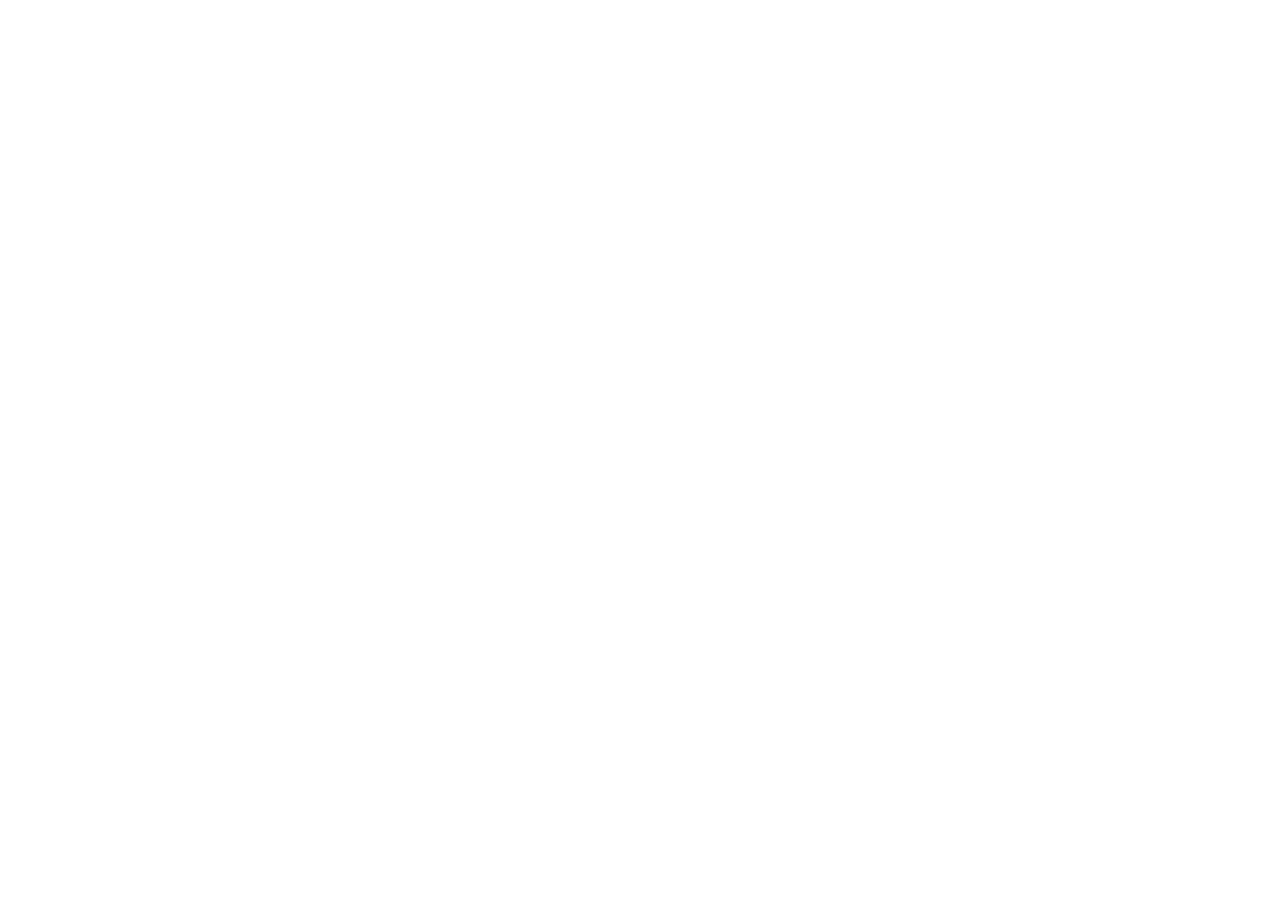
==== index.html @ bbff3bc9 "website initialisation" ====
<!DOCTYPE html>
<html lang="en">
  <head>
    <meta charset="utf-8">
    <meta http-equiv="X-UA-Compatible" content="IE=edge">
    <meta name="viewport" content="width=device-width, initial-scale=1">
    
    <title>New Zealand</title>

    <!-- Bootstrap -->
    <link href="css/bootstrap.min.css" rel="stylesheet">
    <link rel="stylesheet" type="text/css" href="css/custom.css">


  <body>













   
    <script src="https://ajax.googleapis.com/ajax/libs/jquery/1.12.4/jquery.min.js"></script>
    
    <script src="js/bootstrap.min.js"></script>
  </body>
</html>
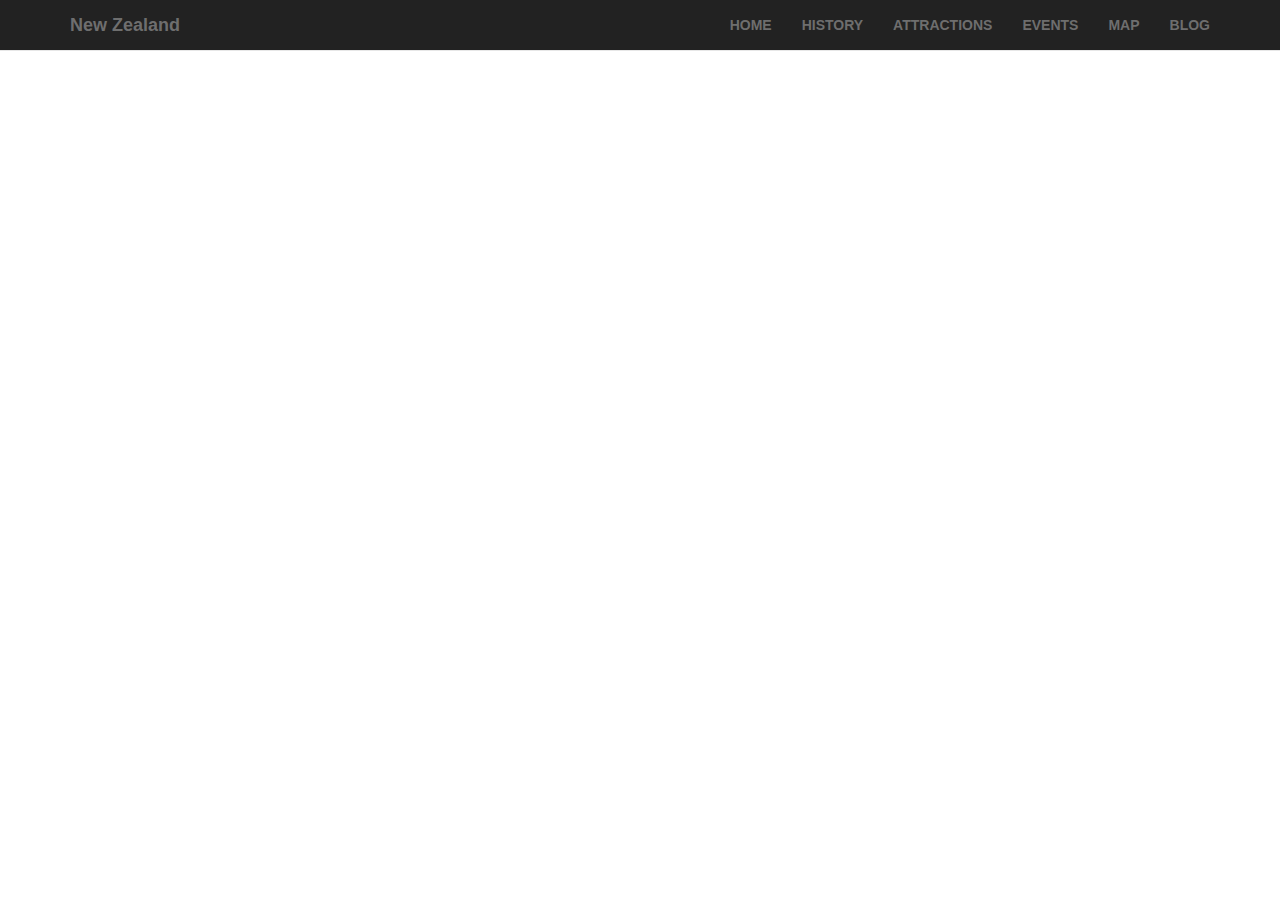
==== commit 142dff39: "Navbar" ====
--- a/index.html
+++ b/index.html
@@ -13,7 +13,29 @@
 
 
   <body>
+<div id="myNavbar" class="navbar navbar-default navbar-fixed-top" role="navigation">
+	<div class="container">
+		<div class="navbar-header">
+			<button type="button" class="navbar-toggle" data-toggle="collapse" data-target=".navbar-collapse">	
+				<span class="icon-bar"></span>
+				<span class="icon-bar"></span>
+				<span class="icon-bar"></span>
+			</button>
 
+			<a href="#" class=navbar-brand>New Zealand</a>	
+		</div>
+		<div class="navbar-collapse collapse">
+		<ul class="nav navbar-nav navbar-right">
+		<li><a href="#header">HOME</a></li>
+		<li><a href="#history">HISTORY</a></li>
+		<li><a href="#attractions">ATTRACTIONS</a></li>
+		<li><a href="#header">EVENTS</a></li>
+		<li><a href="#header">MAP</a></li>
+		<li><a href="#header">BLOG</a></li>
+			
+		</ul>
+	</div>
+</div>
 
 
 
--- a/css/custom.css
+++ b/css/custom.css
@@ -0,0 +1,15 @@
+.navbar{
+	background-color: #222222;
+	font-family: 'PT Sans Narrow' , Arial, sans-serif;
+	font-weight: 700;
+}
+
+.navbar a{
+	color: white;
+	opacity: 0.9;
+}
+
+.navbar a:hover{
+	opacity: 1;
+	background-color: #111111;
+}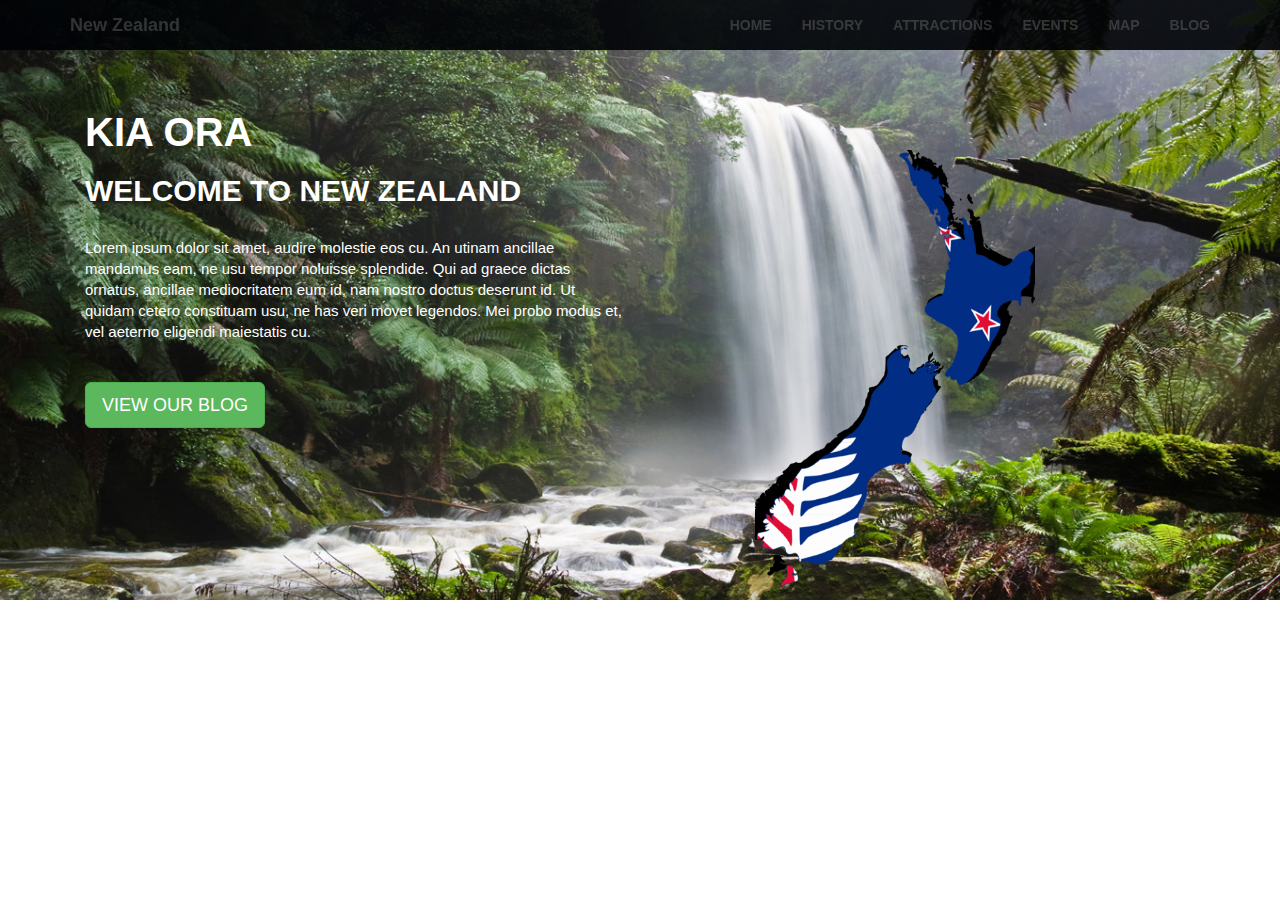
==== commit fcb0628a: "Responsive header complete" ====
--- a/index.html
+++ b/index.html
@@ -1,41 +1,60 @@
 <!DOCTYPE html>
 <html lang="en">
-  <head>
-    <meta charset="utf-8">
-    <meta http-equiv="X-UA-Compatible" content="IE=edge">
-    <meta name="viewport" content="width=device-width, initial-scale=1">
-    
-    <title>New Zealand</title>
+<head>
+	<meta charset="utf-8">
+	<meta http-equiv="X-UA-Compatible" content="IE=edge">
+	<meta name="viewport" content="width=device-width, initial-scale=1">
 
-    <!-- Bootstrap -->
-    <link href="css/bootstrap.min.css" rel="stylesheet">
-    <link rel="stylesheet" type="text/css" href="css/custom.css">
+	<title>New Zealand</title>
+
+	<!-- Bootstrap -->
+	<link href="css/bootstrap.min.css" rel="stylesheet">
+	<link rel="stylesheet" type="text/css" href="css/custom.css">
 
 
-  <body>
-<div id="myNavbar" class="navbar navbar-default navbar-fixed-top" role="navigation">
-	<div class="container">
-		<div class="navbar-header">
-			<button type="button" class="navbar-toggle" data-toggle="collapse" data-target=".navbar-collapse">	
-				<span class="icon-bar"></span>
-				<span class="icon-bar"></span>
-				<span class="icon-bar"></span>
-			</button>
+	<body>
+		<div id="myNavbar" class="navbar navbar-default navbar-fixed-top" role="navigation">
+			<div class="container">
+				<div class="navbar-header">
+					<button type="button" class="navbar-toggle" data-toggle="collapse" data-target=".navbar-collapse">	
+						<span class="icon-bar"></span>
+						<span class="icon-bar"></span>
+						<span class="icon-bar"></span>
+					</button>
 
-			<a href="#" class=navbar-brand>New Zealand</a>	
+					<a href="#" class=navbar-brand>New Zealand</a>	
+				</div>
+				<div class="navbar-collapse collapse">
+					<ul class="nav navbar-nav navbar-right">
+						<li><a href="#header">HOME</a></li>
+						<li><a href="#history">HISTORY</a></li>
+						<li><a href="#attractions">ATTRACTIONS</a></li>
+						<li><a href="#header">EVENTS</a></li>
+						<li><a href="#header">MAP</a></li>
+						<li><a href="#header">BLOG</a></li>
+
+					</ul>
+				</div>
+			</div>
 		</div>
-		<div class="navbar-collapse collapse">
-		<ul class="nav navbar-nav navbar-right">
-		<li><a href="#header">HOME</a></li>
-		<li><a href="#history">HISTORY</a></li>
-		<li><a href="#attractions">ATTRACTIONS</a></li>
-		<li><a href="#header">EVENTS</a></li>
-		<li><a href="#header">MAP</a></li>
-		<li><a href="#header">BLOG</a></li>
-			
-		</ul>
-	</div>
-</div>
+
+		<!--- End of Navigation -->
+
+		<!---  Header -->
+
+		<div id="header" class="header">
+			<div class="container">
+				<div class="col-lg-6 col-md-6">
+					<h1>Kia Ora</h1>
+					<h2>Welcome to New Zealand</h2>
+					<p>Lorem ipsum dolor sit amet, audire molestie eos cu. An utinam ancillae mandamus eam, ne usu tempor noluisse splendide. Qui ad graece dictas ornatus, ancillae mediocritatem eum id, nam nostro doctus deserunt id. Ut quidam cetero constituam usu, ne has veri movet legendos. Mei probo modus et, vel aeterno eligendi maiestatis cu.</p>
+					<button class="btn btn-lg btn-success">View our Blog</button>
+				</div>
+				<div class="col-lg-6 col-md-6">
+					<img src="images/nzmapboth.png">
+
+
+				</div>
 
 
 
@@ -48,9 +67,10 @@
 
 
 
-   
-    <script src="https://ajax.googleapis.com/ajax/libs/jquery/1.12.4/jquery.min.js"></script>
-    
-    <script src="js/bootstrap.min.js"></script>
-  </body>
-</html>+
+
+				<script src="https://ajax.googleapis.com/ajax/libs/jquery/1.12.4/jquery.min.js"></script>
+
+				<script src="js/bootstrap.min.js"></script>
+			</body>
+			</html>--- a/css/custom.css
+++ b/css/custom.css
@@ -1,15 +1,109 @@
-.navbar{
-	background-color: #222222;
+* {
+	padding: 0;
+	margin: 0;
+}
+
+body {
+	overflow-x: hidden;
+	font-family: 'open sans', sans-serif;
+	text-rendering: optimizeLegibility;
+	-webkit-font-smoothing: antialiased;
+}
+li {
+	list-style: none;
+	display: inline-block;
+}
+a {
+	text-decoration: none;
+	transition: all 500ms ease-in-out;
+}
+a:hover
+a:active{
+	text-decoration: none;
+}
+
+h1, h2, h4{
 	font-family: 'PT Sans Narrow' , Arial, sans-serif;
+	text-transform: uppercase;
 	font-weight: 700;
 }
 
+p{
+	font-size: 15px;
+	line-height: 21px;
+}
+
+.btn{
+	transition: all 300ms ease-in-out;
+	font-weight: 500;
+	text-transform: uppercase;
+}
+.btn:hover {
+	background-color: #ededed
+	color: #3c3c3c;
+	border: 1px solid #fff
+}
+
+
+.navbar{
+	background: rgba(0,2,5,0.9);
+	font-family: 'PT Sans Narrow' , Arial, sans-serif;
+	font-weight: 700;
+	border: none;
+	
+}
+
 .navbar a{
-	color: white;
-	opacity: 0.9;
+	color: green;
+	opacity: 0.4;
 }
 
 .navbar a:hover{
 	opacity: 1;
-	background-color: #111111;
-}+	background-color: white;
+}
+
+/*Header*/
+
+.header{
+	height: 600px;
+	width: 100%;
+	padding: 80px 0 30px;
+	background-image: url(../images/headerbkground.jpg);
+	background-position: center center;
+	background-repeat: no-repeat;
+	background-size: cover;
+	color: #fff;
+
+}
+.header img{
+	height: 440px;
+	width: 280px;
+	margin: 70px 0 20px 100px;
+}
+
+.header h1,
+.header p,
+.header button {
+	margin-top: 30px;
+}
+
+.header h1{
+	font-size: 40px;
+	font-weight: 700;
+	padding-top: 0px;
+}
+
+@media(max-width: 768px) {
+
+	.header {
+		padding: 30px;
+		height: 750px;
+	}
+	.header img{ 
+		display: none;
+	}
+	.hearer h1{
+		margin-top: 20px;
+	}
+}
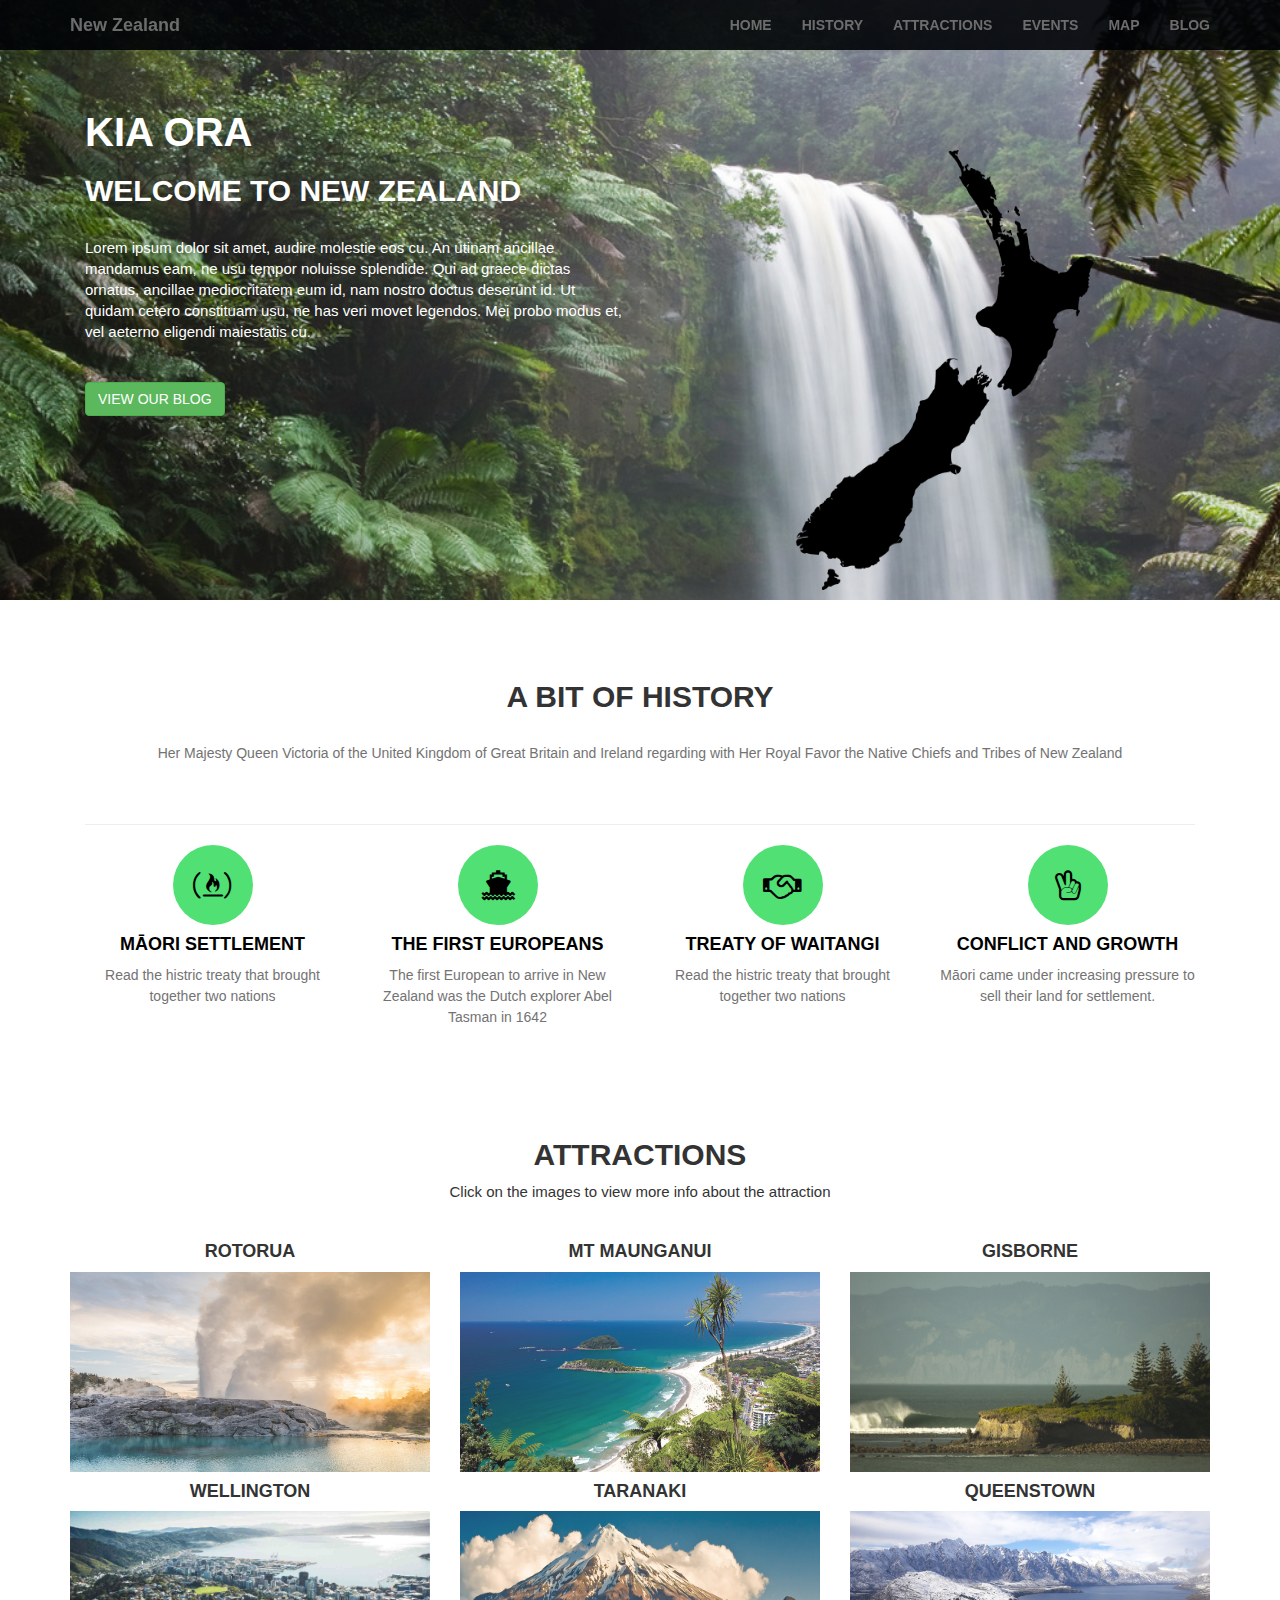
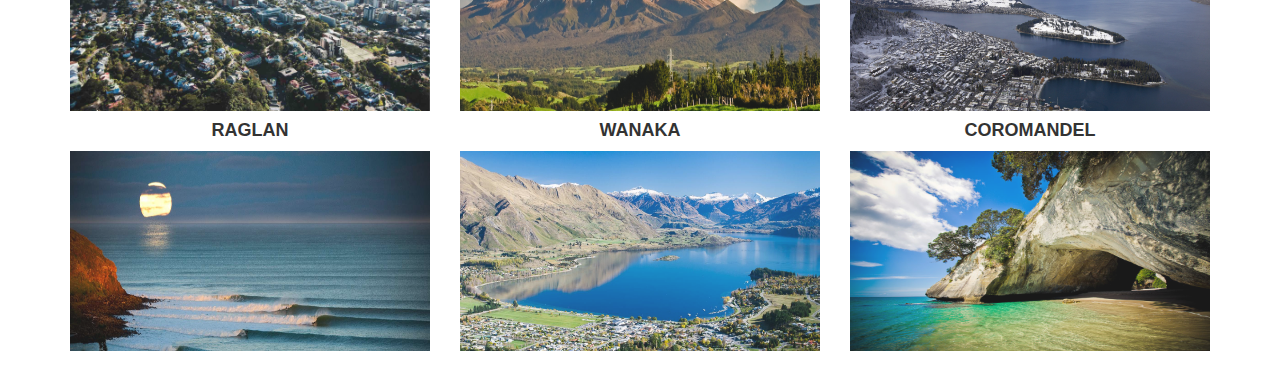
==== commit d0362bcb: "added history section, added attractions grid of clickable images" ====
--- a/index.html
+++ b/index.html
@@ -9,7 +9,10 @@
 
 	<!-- Bootstrap -->
 	<link href="css/bootstrap.min.css" rel="stylesheet">
+	<link rel="stylesheet" type="text/css" href="font-awesome-4.7.0/css/font-awesome.min.css">
 	<link rel="stylesheet" type="text/css" href="css/custom.css">
+	<link rel="stylesheet" type="text/css" href="css/animate.css">
+	<link rel="stylesheet" type="text/css" href="css/animate.min.css">
 
 
 	<body>
@@ -44,33 +47,154 @@
 
 		<div id="header" class="header">
 			<div class="container">
-				<div class="col-lg-6 col-md-6">
+				<div class="col-lg-6 col-md-6 wow bounceInLeft" data-wow-delay="1s">
 					<h1>Kia Ora</h1>
 					<h2>Welcome to New Zealand</h2>
 					<p>Lorem ipsum dolor sit amet, audire molestie eos cu. An utinam ancillae mandamus eam, ne usu tempor noluisse splendide. Qui ad graece dictas ornatus, ancillae mediocritatem eum id, nam nostro doctus deserunt id. Ut quidam cetero constituam usu, ne has veri movet legendos. Mei probo modus et, vel aeterno eligendi maiestatis cu.</p>
-					<button class="btn btn-lg btn-success">View our Blog</button>
+					<button class="btn btn-md btn-success">View our Blog</button>
 				</div>
 				<div class="col-lg-6 col-md-6">
-					<img src="images/nzmapboth.png">
-
-
-				</div>
-
-
-
-
-
-
-
-
-
-
-
-
-
-
-				<script src="https://ajax.googleapis.com/ajax/libs/jquery/1.12.4/jquery.min.js"></script>
-
-				<script src="js/bootstrap.min.js"></script>
-			</body>
-			</html>+					<img src="images/nzmapblack.png">
+
+
+				</div>
+			</div>
+		</div>
+
+		<!--- End of Header -->
+
+		<!--History-->
+
+
+		<div class="history">
+			<div class="container">
+			
+				<div class="col-lg-12 col-md-12">
+				<div class="hisory-header">
+					<h2>A bit of History</h2>
+					<br>
+					<p>Her Majesty Queen Victoria of the United Kingdom of Great Britain and Ireland regarding with Her Royal Favor the Native Chiefs and Tribes of New Zealand </p>
+					</div>
+					<hr>
+					<div class="historylinks">
+						<div class="row">
+							<a href="#">
+								<div class="col-lg-3 col-md-3">
+									<i class="fa fa-free-code-camp" aria-hidden="true"></i>
+									<h4>Māori settlement</h4>
+									<p>Read the histric treaty that brought together two nations</p>
+
+								</div>
+								<a href="#">
+									<div class="col-lg-3 col-md-3">
+										<i class="fa fa-ship" aria-hidden="true"></i>
+										<h4>The first Europeans</h4>
+										<p>The first European to arrive in New Zealand was the Dutch explorer Abel Tasman in 1642</p>
+
+									</div>
+								</a>
+								<a href="#">
+									<div class="col-lg-3 col-md-3">
+										<i class="fa fa-handshake-o" aria-hidden="true"></i>
+										<h4>Treaty of Waitangi</h4>
+										<p>Read the histric treaty that brought together two nations</p>
+
+									</div>
+								</a>
+								<a href="#">
+									<div class="col-lg-3 col-md-3">
+										<i class="fa fa-hand-peace-o" aria-hidden="true"></i>
+										<h4>Conflict and growth</h4>
+										<p>Māori came under increasing pressure to sell their land for settlement.</p>
+
+									</div>
+								</a>
+							</div>
+						</div>
+					</div>
+				</div>
+			</div>
+		</div>
+
+		<!--End History-->
+
+		<div class="attractions" id="attractions">
+			<h2>Attractions</h2>
+			<p>Click on the images to view more info about the attraction</p>
+			<div class="container">
+				<div class="row">
+					<div class="col-md-4 col-lg-4">
+						<h4>Rotorua</h4>
+					<a href="#"><img src="images/Rotorua.jpg"></a>
+
+					</div>
+					<div class="col-md-4 col-lg-4">
+						<h4>Mt Maunganui</h4>
+						<a href="#"><img src="images/mtmaunganui.jpg"></a>
+
+					</div>
+
+					<div class="col-md-4 col-lg-4">
+						<h4>Gisborne</h4>
+						<a href="#"><img src="images/gisborne.jpg"></a>
+
+					</div>
+
+				</div>
+				<div class="row">
+					<div class="col-md-4 col-lg-4">
+						<h4>Wellington</h4>
+						<a href="#"><img src="images/Wellington.jpg"></a>
+
+					</div>
+					<div class="col-md-4 col-lg-4">
+						<h4>Taranaki</h4>
+						<a href="#"><img src="images/taranaki.jpg"></a>
+
+					</div>
+					<div class="col-md-4 col-lg-4">
+						<h4>Queenstown</h4>
+						<a href="#"><img src="images/queenstown.jpg"></a>
+
+					</div>
+
+				</div>
+
+				<div class="row">
+					<div class="col-md-4 col-lg-4">
+						<h4>Raglan</h4>
+						<a href="#"><img src="images/raglan.jpg"></a>
+
+					</div>
+					<div class="col-md-4 col-lg-4">
+						<h4>Wanaka</h4>
+						<a href="#"><img src="images/wanaka.jpg"></a>
+
+					</div>
+					<div class="col-md-4 col-lg-4">
+						<h4>Coromandel</h4>
+						<a href="#"><img src="images/coromandel.jpg"></a>
+
+					</div>
+
+				</div>
+			</div>
+		</div>
+
+	
+
+
+
+
+
+
+
+
+		<script src="https://ajax.googleapis.com/ajax/libs/jquery/1.12.4/jquery.min.js"></script>
+		<script src="js/wow.min.js"></script>
+		            <script>
+		            new WOW().init();
+		            </script>
+		<script src="js/bootstrap.min.js"></script>
+	</body>
+	</html>--- a/css/custom.css
+++ b/css/custom.css
@@ -55,7 +55,7 @@
 
 .navbar a{
 	color: green;
-	opacity: 0.4;
+	opacity: 0.9;
 }
 
 .navbar a:hover{
@@ -74,11 +74,12 @@
 	background-repeat: no-repeat;
 	background-size: cover;
 	color: #fff;
+	background-attachment: fixed;
 
 }
 .header img{
 	height: 440px;
-	width: 280px;
+	width: 380px;
 	margin: 70px 0 20px 100px;
 }
 
@@ -94,16 +95,135 @@
 	padding-top: 0px;
 }
 
-@media(max-width: 768px) {
+
+
+
+
+/*media queies*/
+
+@media(max-width: 990px) {
 
 	.header {
+		padding: 20px;
+		height: 400px;
+		
+		
+		
+	}
+	.header img{ 
+		width: 90%
+		height: 300px;
+		display: none;
+		
+	}
+	.header h1 {
+		margin-top: 60px;
+		font-size: 20px;
+	}
+	.header h2 {
+		margin-top: 20px;
+		font-size: 20px;
+	}
+
+}
+
+@media(max-width: 640px) {
+
+	.header {
+		padding: 10px;
+		height: 520px;
+
+}
+.header p {
+	font-size: 10px;
+}
+
+.header .btn {
+	margin: 0 auto;
+}
+}
+
+/*History*/
+
+.history{
+	text-align: center;
+	padding: 60px 0 0px;
+	background-image: url("../images/history.jpg")
+	background-size: cover;
+	background-repeat: none;
+	}
+	.history a{
+		color: black;
+	}
+	 .history i:hover{
+		color: #323834;
+		padding-top: 20px;
+	}
+
+.history h1.
+.history h4{
+	color: #4c4c4c;
+	margin: 20px 0 20px;
+}
+
+.history p{
+	color: #737373;
+	font-size: 14px;
+	padding-bottom: 40px;
+}
+
+.history i{
+	height: 80px;
+	width: 80px;
+	font-size: 30px;
+	padding: 25px 20px;
+	border-radius: 50%;
+	background-color: #50e074;
+}
+
+@media(max-width: 960px) {
+
+	.history {
 		padding: 30px;
-		height: 750px;
-	}
-	.header img{ 
-		display: none;
-	}
-	.hearer h1{
-		margin-top: 20px;
-	}
-}
+	}
+	.history a{
+		text-decoration: none;
+	}
+}
+
+/*Attractions*/
+
+.attractions{
+padding: 20px 10px 20px 10px;
+text-align: center;
+
+}
+.attractions img{
+
+	height : 200px;
+	width: 360px;
+	opacity: 0.9;
+}
+.attractions h2{
+	padding-top: 20px;
+	
+}
+.attractions p{
+	padding-bottom: 20px;
+}
+.attractions img:hover{
+	opacity: 1;
+}
+
+iframe {
+	margin: 3em 0 0 0;
+	width: 100%;
+
+}
+
+@media(max-width: 720px){
+	
+	.attractions img{
+		max-width: 100%;
+	}
+}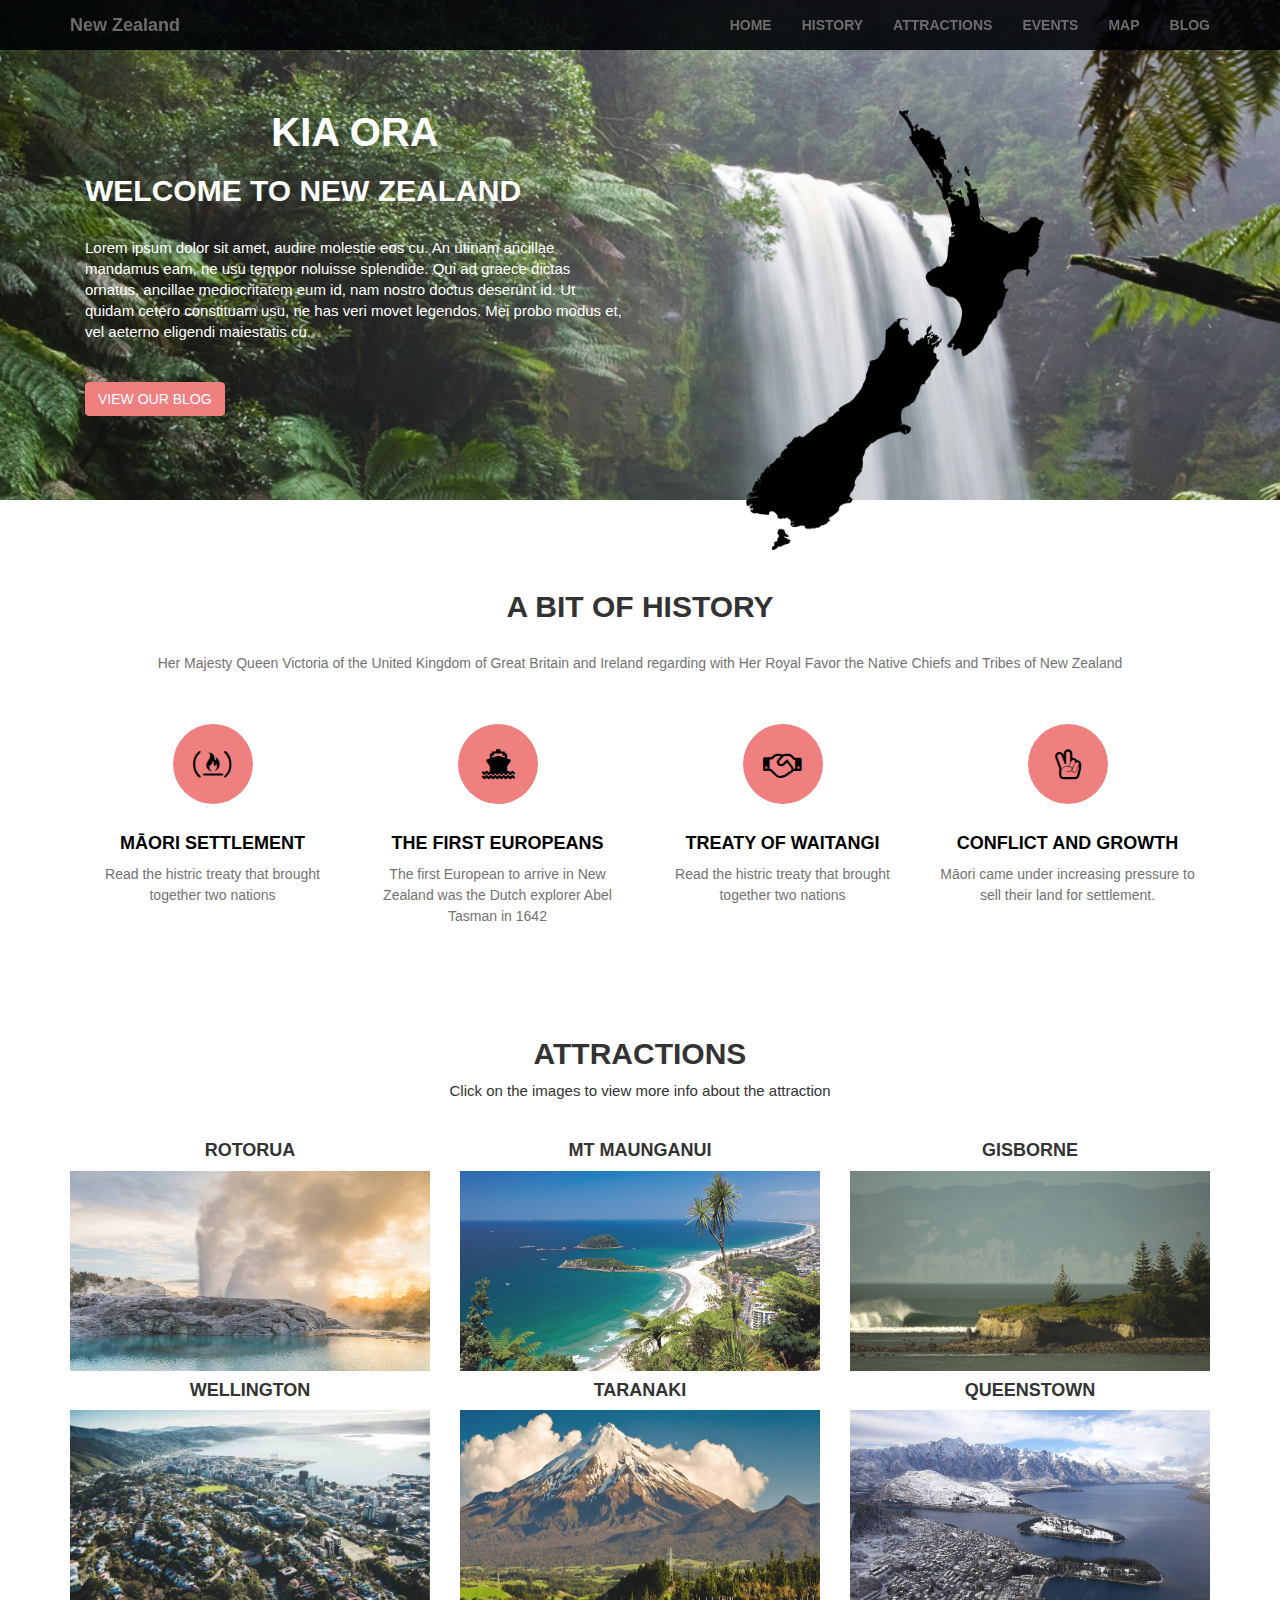
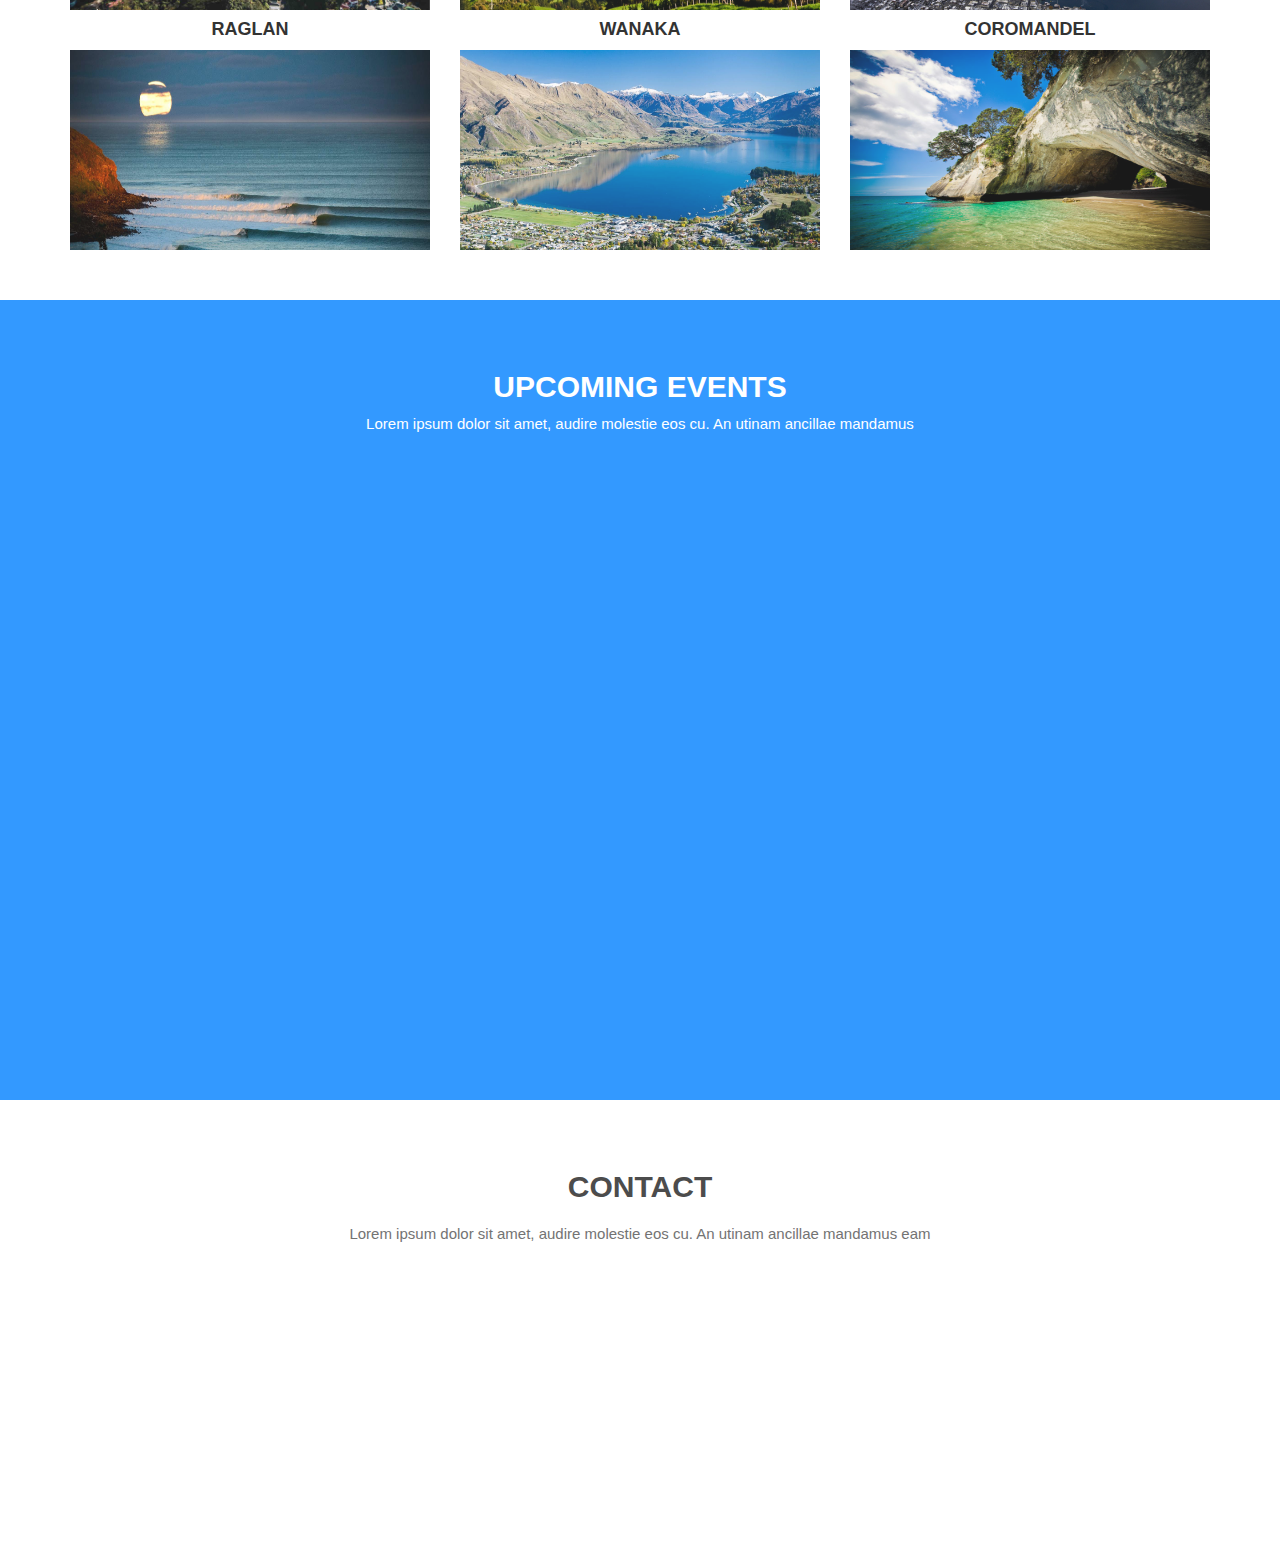
==== commit 6b9c98f9: "major update" ====
--- a/index.html
+++ b/index.html
@@ -11,8 +11,8 @@
 	<link href="css/bootstrap.min.css" rel="stylesheet">
 	<link rel="stylesheet" type="text/css" href="font-awesome-4.7.0/css/font-awesome.min.css">
 	<link rel="stylesheet" type="text/css" href="css/custom.css">
-	<link rel="stylesheet" type="text/css" href="css/animate.css">
-	<link rel="stylesheet" type="text/css" href="css/animate.min.css">
+	<link rel="stylesheet"   href="css/animate.css">
+	<link rel="stylesheet"  href="css/animate.min.css">
 
 
 	<body>
@@ -47,13 +47,13 @@
 
 		<div id="header" class="header">
 			<div class="container">
-				<div class="col-lg-6 col-md-6 wow bounceInLeft" data-wow-delay="1s">
+				<div class="col-lg-6 col-md-6 wow bounceInLeft" data-wow-delay="0.5s">
 					<h1>Kia Ora</h1>
 					<h2>Welcome to New Zealand</h2>
 					<p>Lorem ipsum dolor sit amet, audire molestie eos cu. An utinam ancillae mandamus eam, ne usu tempor noluisse splendide. Qui ad graece dictas ornatus, ancillae mediocritatem eum id, nam nostro doctus deserunt id. Ut quidam cetero constituam usu, ne has veri movet legendos. Mei probo modus et, vel aeterno eligendi maiestatis cu.</p>
 					<button class="btn btn-md btn-success">View our Blog</button>
 				</div>
-				<div class="col-lg-6 col-md-6">
+				<div class="col-lg-6 col-md-6 wow bounceInRight">
 					<img src="images/nzmapblack.png">
 
 
@@ -68,42 +68,50 @@
 
 		<div class="history">
 			<div class="container">
-			
+
 				<div class="col-lg-12 col-md-12">
-				<div class="hisory-header">
-					<h2>A bit of History</h2>
-					<br>
-					<p>Her Majesty Queen Victoria of the United Kingdom of Great Britain and Ireland regarding with Her Royal Favor the Native Chiefs and Tribes of New Zealand </p>
-					</div>
-					<hr>
+					<div class="hisory-header">
+						<h2>A bit of History</h2>
+						<br>
+						<p>Her Majesty Queen Victoria of the United Kingdom of Great Britain and Ireland regarding with Her Royal Favor the Native Chiefs and Tribes of New Zealand </p>
+					</div>
+					
 					<div class="historylinks">
 						<div class="row">
 							<a href="#">
-								<div class="col-lg-3 col-md-3">
+								<div class="col-lg-3 col-md-3 wow fadeInLeft" data-wow-delay="1.8s">
 									<i class="fa fa-free-code-camp" aria-hidden="true"></i>
+									<br>
+									<br>
 									<h4>Māori settlement</h4>
 									<p>Read the histric treaty that brought together two nations</p>
 
 								</div>
 								<a href="#">
-									<div class="col-lg-3 col-md-3">
+									<div class="col-lg-3 col-md-3 wow fadeInLeft" data-wow-delay="1.4s">
 										<i class="fa fa-ship" aria-hidden="true"></i>
+										<br>
+										<br>
 										<h4>The first Europeans</h4>
 										<p>The first European to arrive in New Zealand was the Dutch explorer Abel Tasman in 1642</p>
 
 									</div>
 								</a>
 								<a href="#">
-									<div class="col-lg-3 col-md-3">
+									<div class="col-lg-3 col-md-3 wow fadeInLeft" data-wow-delay="0.8s">
 										<i class="fa fa-handshake-o" aria-hidden="true"></i>
+										<br>
+										<br>
 										<h4>Treaty of Waitangi</h4>
 										<p>Read the histric treaty that brought together two nations</p>
 
 									</div>
 								</a>
 								<a href="#">
-									<div class="col-lg-3 col-md-3">
+									<div class="col-lg-3 col-md-3 wow fadeInLeft" data-wow-delay="0.4s">
 										<i class="fa fa-hand-peace-o" aria-hidden="true"></i>
+										<br>
+										<br>
 										<h4>Conflict and growth</h4>
 										<p>Māori came under increasing pressure to sell their land for settlement.</p>
 
@@ -125,7 +133,7 @@
 				<div class="row">
 					<div class="col-md-4 col-lg-4">
 						<h4>Rotorua</h4>
-					<a href="#"><img src="images/Rotorua.jpg"></a>
+						<a href="#"><img src="images/Rotorua.jpg"></a>
 
 					</div>
 					<div class="col-md-4 col-lg-4">
@@ -181,7 +189,117 @@
 			</div>
 		</div>
 
-	
+		<!--Events-->
+
+		<div id="events" class="events">
+			<div class="container">
+				<div class="row">
+				<div class="heading">
+					<h2>Upcoming Events</h2>
+						<p>Lorem ipsum dolor sit amet, audire molestie eos cu. An utinam ancillae mandamus</p>
+						</div>
+
+						<div class="col-lg-3 col-md-3  wow flipInY" data-wow-delay="0.4s" >
+						<div class="event">
+						<h4>AvaTaer</h4>
+							<img src="images/eventsavatar.png" height="200px" width="200px">
+								
+								<h4>June 11th, 2017</h4>
+								<br>
+								<p>from <span> &nbsp $50.00</span></p>
+								<br>
+								<h4> Spark Arena Auckland</h4>
+								<br>
+								<button class="btn btn-md btn-success">Book now</button>
+					</div>
+					</div>
+
+						<div class="col-lg-3 col-md-3  wow flipInY" data-wow-delay="0.8s" >						<div class="event">
+						<h4>UfC 221 Auckland</h4>
+							<img src="images/eventufc.jpg" height="200px" width="200px">
+								
+								<h4>June 11th, 2017</h4>
+								<br>
+								<p>from <span> &nbsp $50.00</span></p>
+								<br>
+								<h4> Spark Arena Auckland</h4>
+								<br>
+								<button class="btn btn-md btn-success">Book now</button>
+					</div>
+					</div>
+
+						<div class="col-lg-3 col-md-3 wow flipInY" data-wow-delay="1.2s" >
+						<div class="event">
+						<h4>Ed Sheeran</h4>
+							<img src="images/eventsheeran.jpg" height="200px" width="200px">
+								
+								<h4>June 11th, 2017</h4>
+								<br>
+								<p>from <span> &nbsp $50.00</span></p>
+								<br>
+								<h4> Spark Arena Auckland</h4>
+								<br>
+								<button class="btn btn-md btn-success">Book now</button>
+					</div>
+					</div>
+
+						<div class="col-lg-3 col-md-3 wow flipInY" data-wow-delay="1.6s" >
+						<div class="event">
+						<h4>Sound Splash </h4>
+							<img src="images/eventsplash.jpg" height="200px" width="200px">
+								
+								<h4>June 11th, 2017</h4>
+								<br>
+								<p>from <span> &nbsp $50.00</span></p>
+								<br>
+								<h4> Spark Arena Auckland</h4>
+								<br>
+								<button class="btn btn-md btn-success">Book now</button>
+					</div>
+					</div>
+				</div>
+				
+			</div>
+			
+		</div>
+
+		<!--Contact-->
+
+		<div id="contact" class="contact">
+			<div class="container">
+				<div class="row">
+					<h2>Contact</h2>
+					<p>Lorem ipsum dolor sit amet, audire molestie eos cu. An utinam ancillae mandamus eam</p>
+					<div class="col-lg-6 col-md-6">
+						<div class="input-group input-group-lg wow fadeInUp" data-wow-delay="0.8s">
+							<span class="input-group-addon" id="sizing-addon1"><i class="fa fa-user" aria-hidden="true"></i></span>
+								<input type="text" class="form-control" aria-describedby ="sizaing-addon1" placeholder="Full name">
+						</div>
+
+						<div class="input-group input-group-lg wow fadeInUp" data-wow-delay="1.2s">
+							<span class="input-group-addon" id="sizing-addon1"><i class="fa fa-envelope" aria-hidden="true"></i></span>
+								<input type="text" class="form-control" aria-describedby ="sizaing-addon1" placeholder="Email address">
+						</div>
+
+						<div class="input-group input-group-lg wow fadeInUp" data-wow-delay="1.6s">
+							<span class="input-group-addon" id="sizing-addon1"><i class="fa fa-phone" aria-hidden="true"></i></span>
+								<input type="text" class="form-control" aria-describedby ="sizaing-addon1" placeholder="Phone number">
+						</div>
+
+
+					</div>
+					<div class="col-lg-6 col-md-6">
+					<div class="input-group wow fadeInUp" data-wow-delay="1.8s">
+					<textarea name="" id="" cols="80" rows="6" class="form-control"></textarea>
+					</div>
+					<button class="btn btn-lg wow fadeInUp" data-wow-delay="2.0s" >Submit your message</button>
+					</div>
+					
+				</div>
+			</div>
+		</div>	
+
+		
 
 
 
@@ -192,9 +310,10 @@
 
 		<script src="https://ajax.googleapis.com/ajax/libs/jquery/1.12.4/jquery.min.js"></script>
 		<script src="js/wow.min.js"></script>
-		            <script>
-		            new WOW().init();
-		            </script>
+		<script>
+			new WOW().init();
+		</script>
 		<script src="js/bootstrap.min.js"></script>
+		<script src="js/jquery.js"></script>
 	</body>
 	</html>--- a/css/custom.css
+++ b/css/custom.css
@@ -37,11 +37,13 @@
 	transition: all 300ms ease-in-out;
 	font-weight: 500;
 	text-transform: uppercase;
+	background-color: #f08080;
+	border-color: #f08080;
 }
 .btn:hover {
-	background-color: #ededed
+	background-color: #a85959;
 	color: #3c3c3c;
-	border: 1px solid #fff
+	border: 1px solid #fff;
 }
 
 
@@ -54,19 +56,19 @@
 }
 
 .navbar a{
-	color: green;
+	color: white;
 	opacity: 0.9;
 }
 
 .navbar a:hover{
 	opacity: 1;
-	background-color: white;
+	color: #a85959;
 }
 
 /*Header*/
 
 .header{
-	height: 600px;
+	height: 500px;
 	width: 100%;
 	padding: 80px 0 30px;
 	background-image: url(../images/headerbkground.jpg);
@@ -80,7 +82,7 @@
 .header img{
 	height: 440px;
 	width: 380px;
-	margin: 70px 0 20px 100px;
+	margin: 30px 0 20px 50px;
 }
 
 .header h1,
@@ -148,7 +150,7 @@
 .history{
 	text-align: center;
 	padding: 60px 0 0px;
-	background-image: url("../images/history.jpg")
+	
 	background-size: cover;
 	background-repeat: none;
 	}
@@ -157,7 +159,8 @@
 	}
 	 .history i:hover{
 		color: #323834;
-		padding-top: 20px;
+		padding-top: 30px;
+		background-color: #a85959;
 	}
 
 .history h1.
@@ -178,7 +181,7 @@
 	font-size: 30px;
 	padding: 25px 20px;
 	border-radius: 50%;
-	background-color: #50e074;
+	background-color: #f08080;
 }
 
 @media(max-width: 960px) {
@@ -194,7 +197,7 @@
 /*Attractions*/
 
 .attractions{
-padding: 20px 10px 20px 10px;
+padding: 20px 10px 50px 10px;
 text-align: center;
 
 }
@@ -226,4 +229,135 @@
 	.attractions img{
 		max-width: 100%;
 	}
-}+}
+
+/*contact*/
+
+.contact {
+	padding: 50px 0 8px;
+	text-align: center;
+}
+
+.contact p{
+	padding-bottom: 80px;
+	color: #737373;
+}
+
+.contact h2{
+	color: #4c4c4c;
+	margin: 20px 0 20px;
+
+}
+
+.contact .input-group{
+	margin-bottom: 25px;
+}
+
+.contact .form-control{
+	border-radius: 0;
+}
+.contact span{
+	border-radius: 0;
+}
+
+.contact .btn{
+	border-radius: 0;
+	width: 100%;
+	font-size: 15px;
+	background-color: #f08080;
+	color: white;
+}
+.contact .btn:hover{
+	background-color: #a85959;
+	color: #fff;
+}
+
+/*Events*/
+
+	.events{
+		padding: 50px 0 80px;
+		text-align: center;
+		background-color: #3399ff;
+	}
+
+
+	}
+	.events p{
+		padding-bottom: 40px; 
+	}
+	 .event{
+		padding: 30px;
+		border: 1px solid #ccc;
+		background-color: #fff;
+		border-radius: 5px;
+		margin-top: 30px;
+
+	}
+	.event h4,
+	.event h1 {
+		color: #4c4c4c;
+	}
+	.events button{
+		margin-top: 10px;
+		margin-left: 8em;
+	}
+	.event p{
+		font-size: 12px;
+	}
+	.event span{
+		font-size: 40px;
+		font-weight: bold;
+		color: #4c4c4c;
+	}
+	.event img{
+
+	}
+	.heading{
+		color: #fff;
+	}
+
+	/*parralax*/
+
+	body, html{
+	  margin:0;
+	  padding:0;
+	}
+
+	.containerparralax{
+
+		width: 1320px;
+		margin: 0 auto;
+		background: #F9F9F9;
+		font-size: 24px;
+		padding: 25px;
+		margin-top: 80px; 
+	}
+	.containerparralax h4{
+		text-align: center;
+		font-weight: 100;
+	}
+	.containerparralax img{
+		max-width: 90%;
+	}
+	.containerparralax h2{
+		text-align: center;
+	}
+	.parallax {
+	    min-height: 500px;
+	    background: transparent;
+	}
+	h1{
+		text-align: center;
+		vertical-align: center;
+		z-index: 2;
+	}
+
+	@media (min-width: 220px){
+		.container{
+			max-width: 100%;
+		}
+			.containerparralax {
+				max-width: 100%;
+		}
+	}
+
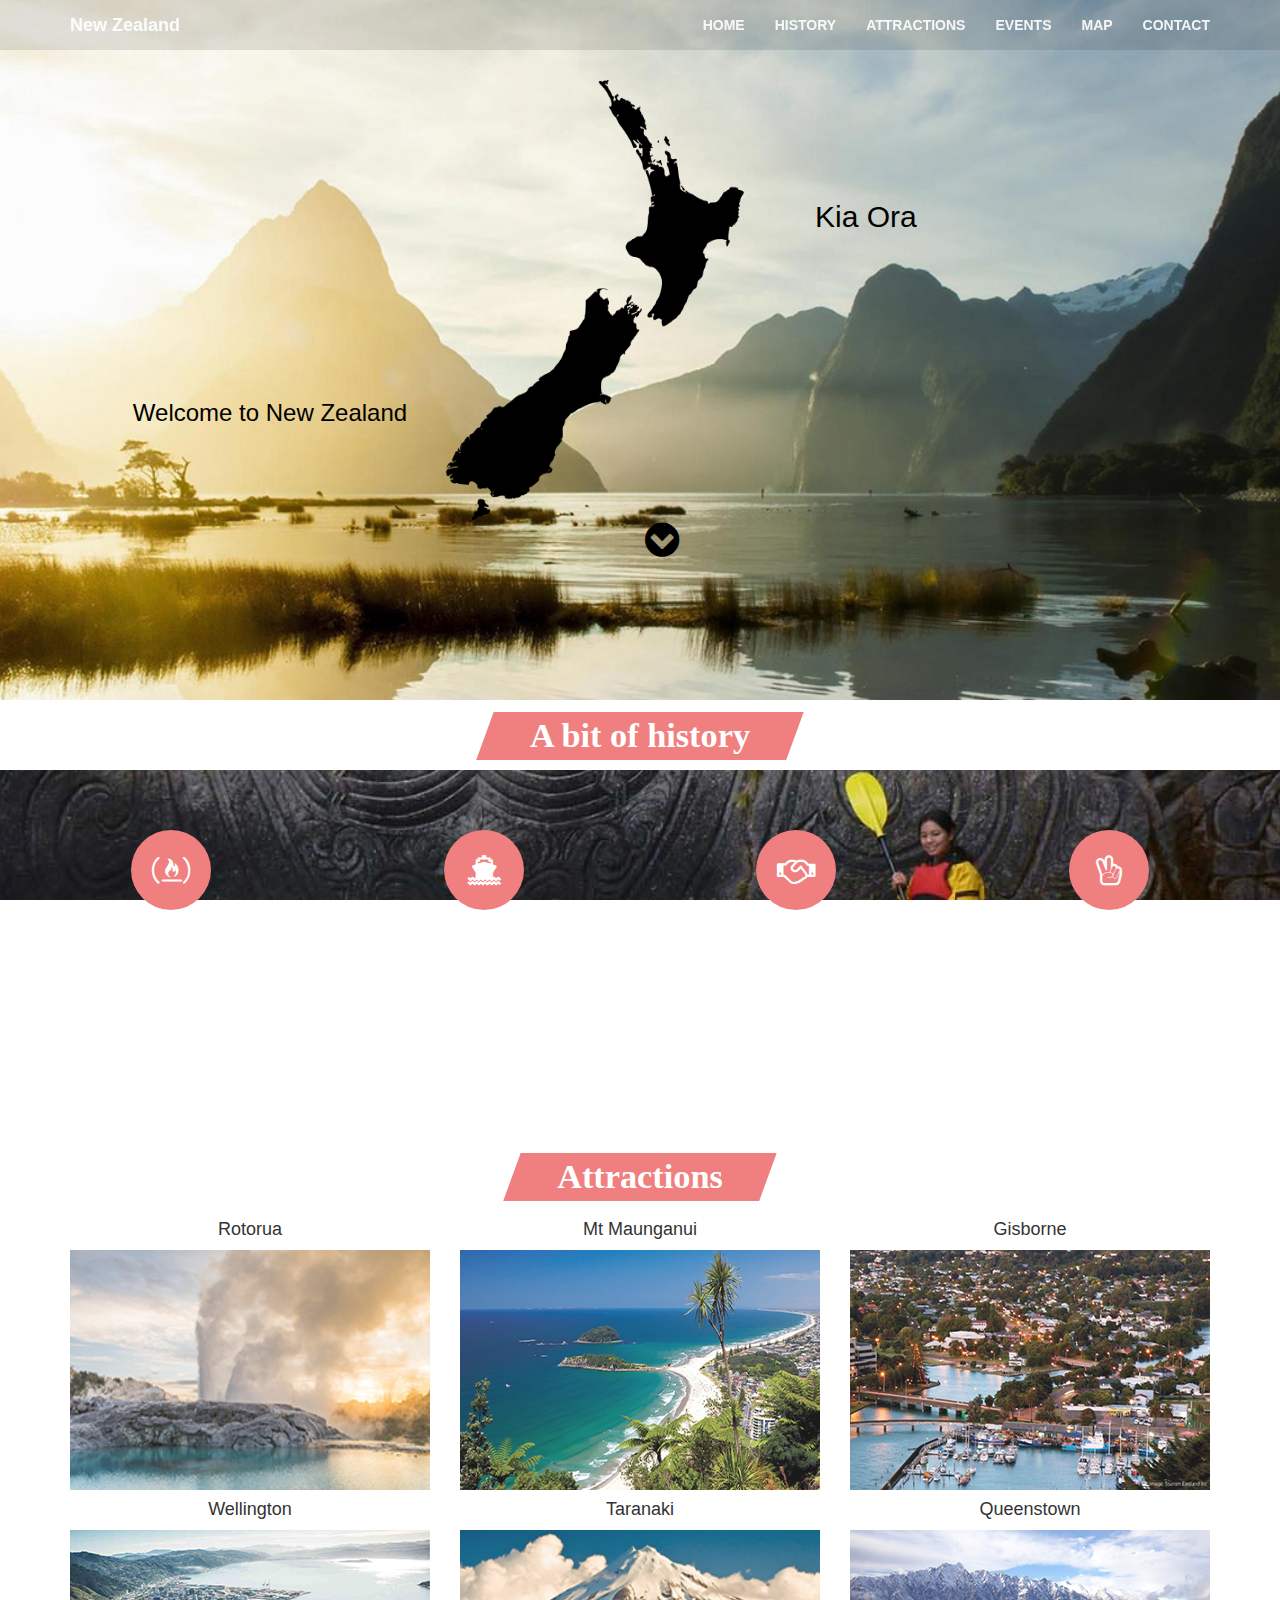
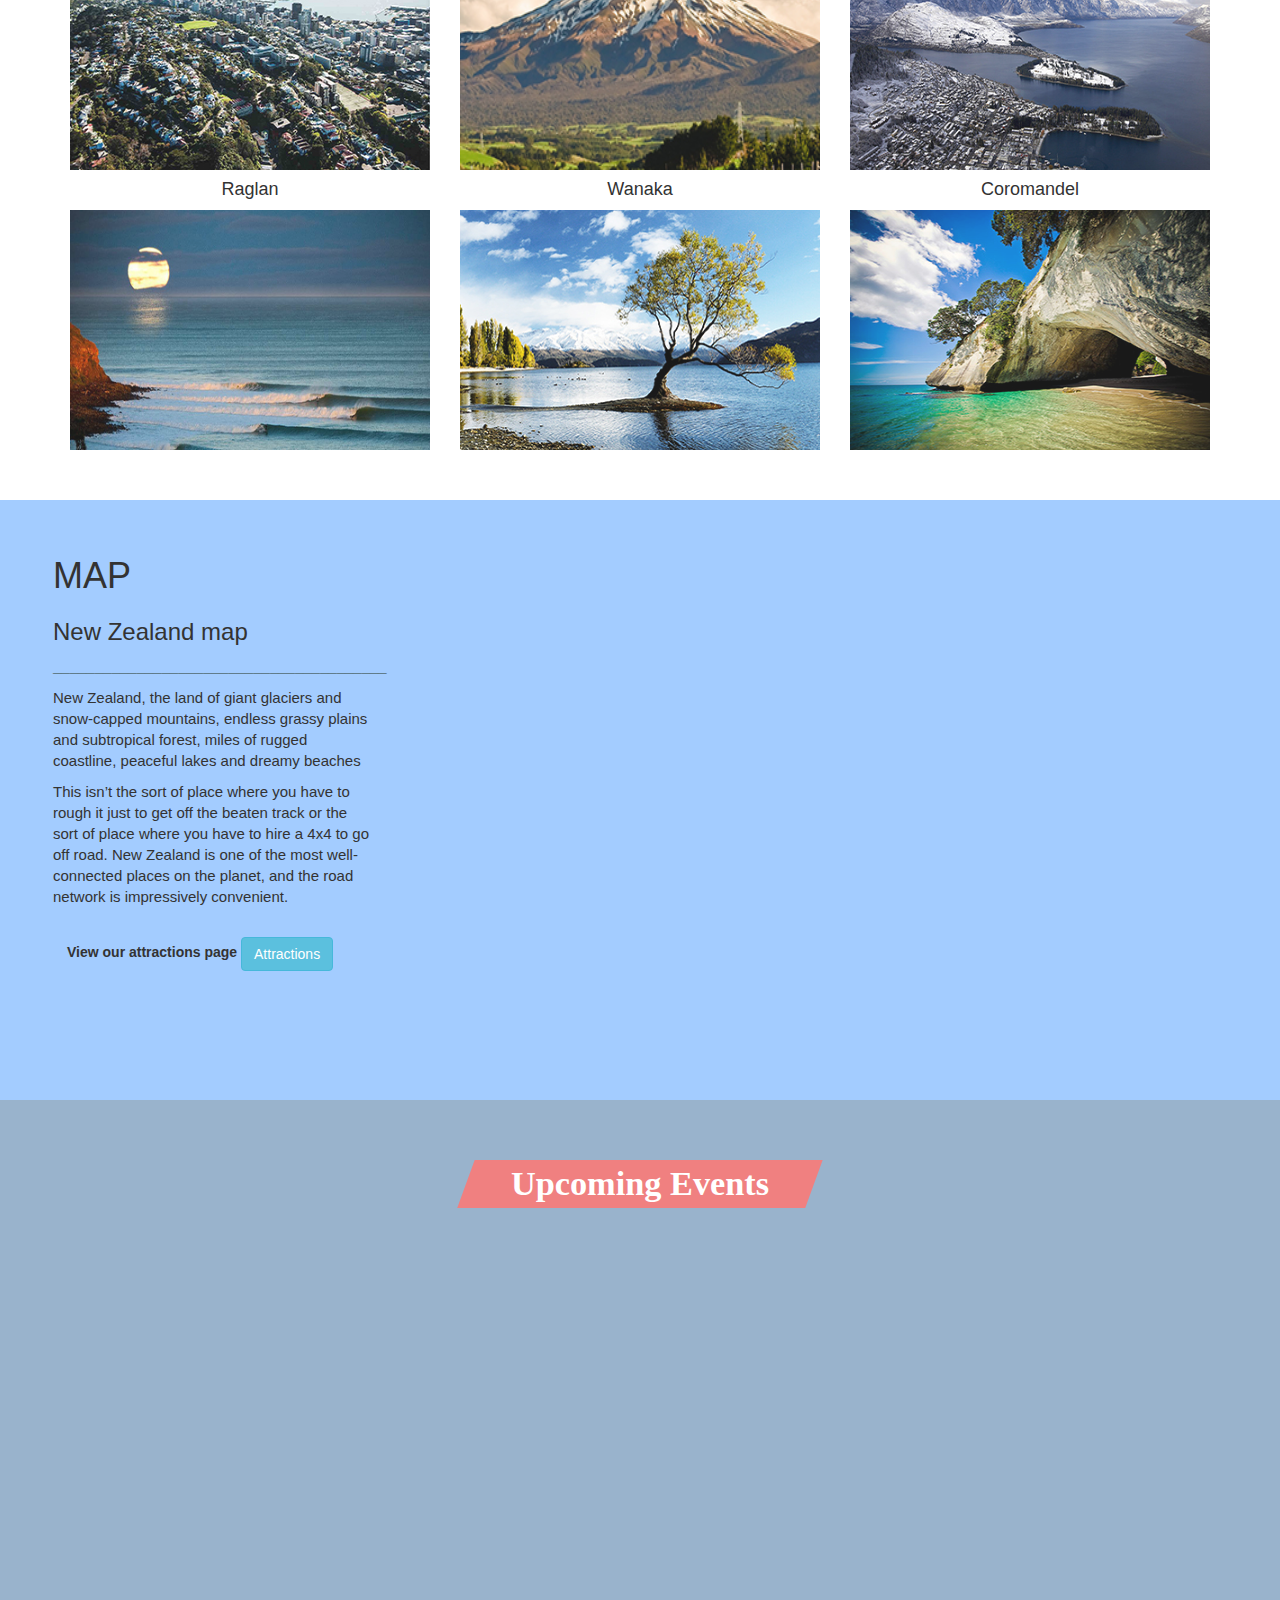
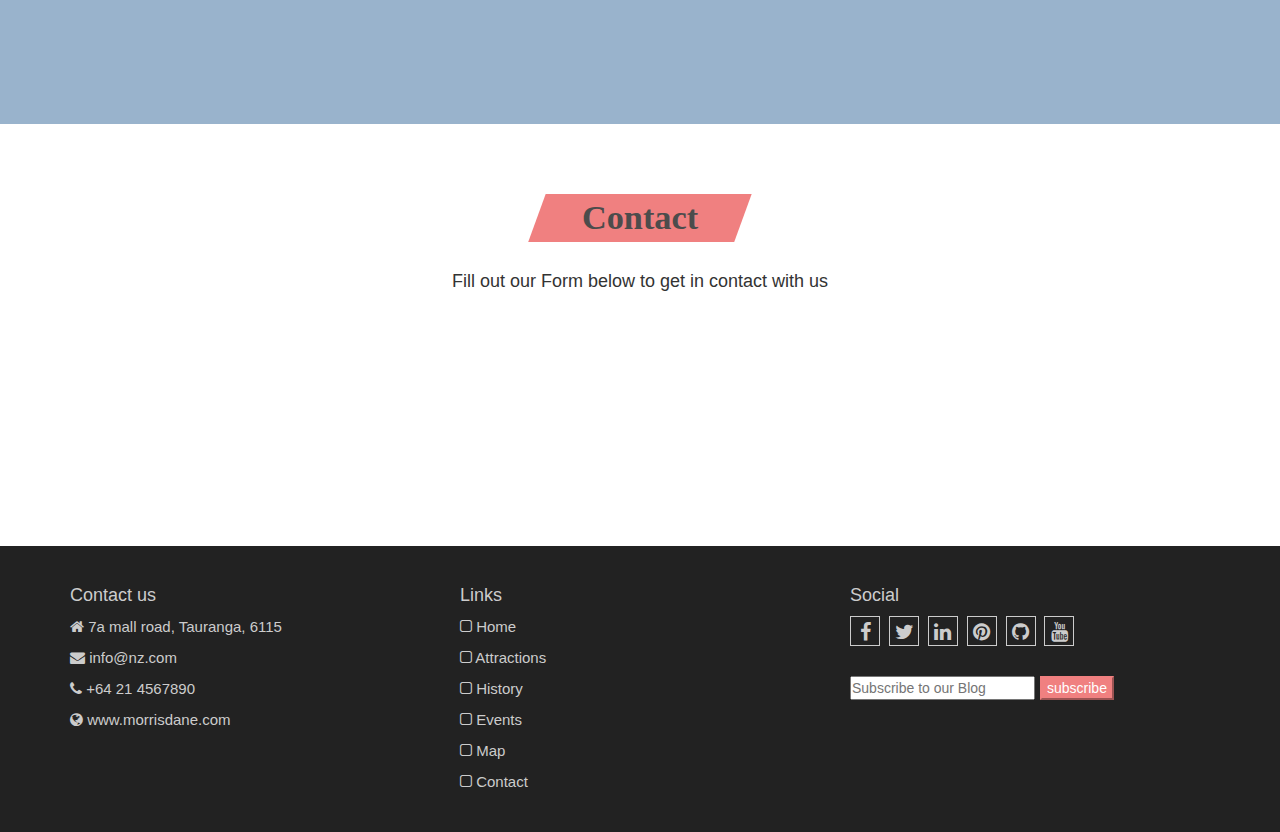
==== commit 14865075: "Website complete" ====
--- a/index.html
+++ b/index.html
@@ -4,316 +4,462 @@
 	<meta charset="utf-8">
 	<meta http-equiv="X-UA-Compatible" content="IE=edge">
 	<meta name="viewport" content="width=device-width, initial-scale=1">
+	<meta name="keywords" content="New Zealand, coromandel, Raglan, Gisborne, Queenstown" />
+
 
 	<title>New Zealand</title>
 
-	<!-- Bootstrap -->
+	
 	<link href="css/bootstrap.min.css" rel="stylesheet">
 	<link rel="stylesheet" type="text/css" href="font-awesome-4.7.0/css/font-awesome.min.css">
 	<link rel="stylesheet" type="text/css" href="css/custom.css">
 	<link rel="stylesheet"   href="css/animate.css">
 	<link rel="stylesheet"  href="css/animate.min.css">
-
-
-	<body>
-		<div id="myNavbar" class="navbar navbar-default navbar-fixed-top" role="navigation">
+</head>
+
+
+<body>
+	<div id="myNavbar" class="navbar navbar-default navbar-fixed-top" role="navigation">
+		<div class="container">
+			<div class="navbar-header">
+				<button type="button" class="navbar-toggle" data-toggle="collapse" data-target=".navbar-collapse">	
+					<span class="icon-bar"></span>
+					<span class="icon-bar"></span>
+					<span class="icon-bar"></span>
+				</button>
+
+				<a href="#" class=navbar-brand>New Zealand</a>	
+			</div>
+			<div class="navbar-collapse collapse">
+				<ul class="nav navbar-nav navbar-right">
+					<li><a href="index.html">HOME</a></li>
+					<li><a href="history.html">HISTORY</a></li>
+					<li><a href="attractions.html">ATTRACTIONS</a></li>
+					<li><a href="#events">EVENTS</a></li>
+					<li><a href="#mapcity">MAP</a></li>
+					<li><a href="#contact">CONTACT</a></li>
+
+				</ul>
+			</div>
+		</div>
+	</div>
+
+	<!--- End of Navigation -->
+
+	<!---  Header -->
+
+	<div id="header" class="header">
+
+		<div class="container">
+			<div class="row">
+
+				<div class="col-lg-4 col-md-4 col-sm-12" id="headerheader">
+
+					<h3 class="wow fadeInRight" data-wow-delay="0.7s">Welcome to New Zealand</h3>
+
+
+
+				</div>
+				<div class="col-lg-4 col-md-4 col-sm-12 wow fadeIn" data-wow-delay="0.7s" id="mapblackheader">
+
+
+					<img src="images/nzmapblack.png" alt="black new zealand map">
+
+
+					<a href="#historyhead" class="anchor"><i class="fa fa-chevron-circle-down wow fadeIn" data-wow-delay="0.5s"></i></a>
+
+				</div>
+
+				<div class="col-lg-4 col-md-4 col-sm-12" id="headerheader2">
+
+
+
+					<h2 class="wow fadeInLeft" data-wow-delay="0.5s">Kia Ora</h2>
+				</div>	
+			</div>
+		</div>
+	</div>
+
+	<!--- End of Header -->
+
+	<!--History-->
+
+
+	<div class="history" id="historyhead">
+
+
+
+		<div class="hisory-header">
 			<div class="container">
-				<div class="navbar-header">
-					<button type="button" class="navbar-toggle" data-toggle="collapse" data-target=".navbar-collapse">	
-						<span class="icon-bar"></span>
-						<span class="icon-bar"></span>
-						<span class="icon-bar"></span>
-					</button>
-
-					<a href="#" class=navbar-brand>New Zealand</a>	
-				</div>
-				<div class="navbar-collapse collapse">
-					<ul class="nav navbar-nav navbar-right">
-						<li><a href="#header">HOME</a></li>
-						<li><a href="#history">HISTORY</a></li>
-						<li><a href="#attractions">ATTRACTIONS</a></li>
-						<li><a href="#header">EVENTS</a></li>
-						<li><a href="#header">MAP</a></li>
-						<li><a href="#header">BLOG</a></li>
-
-					</ul>
-				</div>
-			</div>
-		</div>
-
-		<!--- End of Navigation -->
-
-		<!---  Header -->
-
-		<div id="header" class="header">
-			<div class="container">
-				<div class="col-lg-6 col-md-6 wow bounceInLeft" data-wow-delay="0.5s">
-					<h1>Kia Ora</h1>
-					<h2>Welcome to New Zealand</h2>
-					<p>Lorem ipsum dolor sit amet, audire molestie eos cu. An utinam ancillae mandamus eam, ne usu tempor noluisse splendide. Qui ad graece dictas ornatus, ancillae mediocritatem eum id, nam nostro doctus deserunt id. Ut quidam cetero constituam usu, ne has veri movet legendos. Mei probo modus et, vel aeterno eligendi maiestatis cu.</p>
-					<button class="btn btn-md btn-success">View our Blog</button>
-				</div>
-				<div class="col-lg-6 col-md-6 wow bounceInRight">
-					<img src="images/nzmapblack.png">
-
-
-				</div>
-			</div>
-		</div>
-
-		<!--- End of Header -->
-
-		<!--History-->
-
-
-		<div class="history">
-			<div class="container">
-
-				<div class="col-lg-12 col-md-12">
-					<div class="hisory-header">
-						<h2>A bit of History</h2>
-						<br>
-						<p>Her Majesty Queen Victoria of the United Kingdom of Great Britain and Ireland regarding with Her Royal Favor the Native Chiefs and Tribes of New Zealand </p>
-					</div>
+
+
+				<div class="col-md-12 col-lg-12" id="historyheadh2">
+					<h2 class="banner__title main-title" id="historybanner">A bit of history</h2>
+				</div>
+
+			</div>
+
+			<div class="container-fluid" id="historycont">
+
+				<a href="history.html#historya1">
+					<div class="col-lg-3 col-md-3 wow fadeInLeft" data-wow-delay="1.8s">
+						<i class="fa fa-free-code-camp"></i>
+						<br>
+						<br>
+						<h4>Māori settlement</h4>
+						<p>Read the historic treaty that brought together two nations</p>
+						
+					</div>
+				</a>
+				<a href="history.html#historya2">
+					<div class="col-lg-3 col-md-3 wow fadeInLeft" data-wow-delay="1.4s">
+						<i class="fa fa-ship"></i>
+						<br>
+						<br>
+						<h4>The first Europeans</h4>
+						<p>The first European to arrive in New Zealand was the Dutch explorer Abel Tasman in 1642</p>
+						
+					</div>
+				</a>
+				<a href="history.html#historya4">
+					<div class="col-lg-3 col-md-3 wow fadeInLeft" data-wow-delay="0.8s">
+						<i class="fa fa-handshake-o" aria-hidden="true"></i>
+						<br>
+						<br>
+						<h4>Treaty of Waitangi</h4>
+						<p>Read the histric treaty that brought together two nations</p>
+
+					</div>
+				</a>
+				<a href="history.html#historya3">
+					<div class="col-lg-3 col-md-3 wow fadeInLeft" data-wow-delay="0.4s">
+						<i class="fa fa-hand-peace-o" aria-hidden="true"></i>
+						<br>
+						<br>
+						<h4>Conflict and growth</h4>
+						<p>Māori came under increasing pressure to sell their land for settlement.</p>
+
+					</div>
+				</a>
+			</div>
+
+
+
+		</div>
+	</div>
+
+	<!--End History-->
+
+	<!--Attractions-->
+
+	<div class="attractions">
+		<h2 class="banner__title main-title">Attractions</h2>
+		
+		<div class="container">
+			<div class="row">
+				<div class="col-md-4 col-lg-4">
+					<h4>Rotorua</h4>
+					<a href="attractions.html#rotoruaa" target="_blank"><img src="images/Rotoruasmall.jpg" alt="Rotorua"></a>
+
+				</div>
+				<div class="col-md-4 col-lg-4">
+					<h4>Mt Maunganui</h4>
+					<a href="attractions.html#maunganui" target="_blank"><img src="images/mtmaunganuismall.jpg" alt="Mount Manganui"></a>
+
+				</div>
+
+				<div class="col-md-4 col-lg-4">
+					<h4>Gisborne</h4>
+					<a href="attractions.html#gisborne" target="_blank"><img src="images/gisbornesmall.jpg" alt="gisborne"></a>
+
+				</div>
+			</div>
+
+		</div>
+		<div class="container">
+			<div class="row">
+				<div class="col-md-4 col-lg-4">
+					<h4>Wellington</h4>
+					<a href="attractions.html#wellington" target="_blank"><img src="images/Wellingtonsmall.jpg" alt="Wellington"></a>
+
+				</div>
+				<div class="col-md-4 col-lg-4">
+					<h4>Taranaki</h4>
+					<a href="attractions.html#taranaki" target="_blank"><img src="images/taranakismall.jpg" alt="taranaki"></a>
+
+				</div>
+				<div class="col-md-4 col-lg-4">
+					<h4>Queenstown</h4>
+					<a href="attractions.html#queenstown" target="_blank"><img src="images/queenstownsmall.jpg" alt="queenstown"></a>
+
+				</div>
+			</div>
+
+		</div>
+		<div class="container">
+			<div class="row">
+				<div class="col-md-4 col-lg-4">
+					<h4>Raglan</h4>
+					<a href="attractions.html#raglan" target="_blank"><img src="images/raglansmall.jpg" alt="raglan"></a>
+
+				</div>
+				<div class="col-md-4 col-lg-4">
+					<h4>Wanaka</h4>
+					<a href="attractions.html#wanaka" target="_blank"><img src="images/wanakasmall.jpg" alt="wanaka"></a>
+
+				</div>
+				<div class="col-md-4 col-lg-4">
+					<h4>Coromandel</h4>
+					<a href="attractions.html#coromandel" target="_blank"><img src="images/coromandelsmall.jpg" alt="coromandel"></a>
+
+				</div>
+			</div>
+
+		</div>
+	</div>
+
+	<!--- End of attractions -->
+
+	<!--map section-->
+
+	<div class="container-fluid" id="mapsection">
+
+		<div class="col-lg-4 col-md-4" id="maptext">
+			<h1>MAP</h1>
+			<h3>New Zealand map</h3>
+
+			<p class="line">________________________________________</p>
+
+			<p>New Zealand, the land of giant glaciers and snow-capped mountains, endless grassy plains and subtropical forest, miles of rugged coastline, peaceful lakes and dreamy beaches </p> <p>This isn’t the sort of place where you have to rough it just to get off the beaten track or the sort of place where you have to hire a 4x4 to go off road. New Zealand is one of the most well-connected places on the planet, and the road network is impressively convenient. </p>
+
+			<br>
+			<span class="mapbutton">View our attractions page <a href="attractions.html" target="_blank" class="btn btn-info" role="button">Attractions</a></span>
+			<br>
+		</div>
+
+
+		<div class="col-lg-8 col-md-8" id="mapcity">
+
+			<iframe src="https://www.google.com/maps/d/embed?mid=1KT8qmeE3ATX4Z__Dq7x1DSBIHXo"></iframe>
+
+
+		</div>
+
+	</div>
+
+
+
+
+	<!--Events-->
+
+	<div id="events" class="events">
+		<div class="container">
+			<div class="row">
+				<div class="heading">
 					
-					<div class="historylinks">
-						<div class="row">
-							<a href="#">
-								<div class="col-lg-3 col-md-3 wow fadeInLeft" data-wow-delay="1.8s">
-									<i class="fa fa-free-code-camp" aria-hidden="true"></i>
-									<br>
-									<br>
-									<h4>Māori settlement</h4>
-									<p>Read the histric treaty that brought together two nations</p>
-
-								</div>
-								<a href="#">
-									<div class="col-lg-3 col-md-3 wow fadeInLeft" data-wow-delay="1.4s">
-										<i class="fa fa-ship" aria-hidden="true"></i>
-										<br>
-										<br>
-										<h4>The first Europeans</h4>
-										<p>The first European to arrive in New Zealand was the Dutch explorer Abel Tasman in 1642</p>
-
-									</div>
-								</a>
-								<a href="#">
-									<div class="col-lg-3 col-md-3 wow fadeInLeft" data-wow-delay="0.8s">
-										<i class="fa fa-handshake-o" aria-hidden="true"></i>
-										<br>
-										<br>
-										<h4>Treaty of Waitangi</h4>
-										<p>Read the histric treaty that brought together two nations</p>
-
-									</div>
-								</a>
-								<a href="#">
-									<div class="col-lg-3 col-md-3 wow fadeInLeft" data-wow-delay="0.4s">
-										<i class="fa fa-hand-peace-o" aria-hidden="true"></i>
-										<br>
-										<br>
-										<h4>Conflict and growth</h4>
-										<p>Māori came under increasing pressure to sell their land for settlement.</p>
-
-									</div>
-								</a>
+					<h2 class="banner__title main-title" id="bannerevents">Upcoming Events</h2>
+					
+				</div>
+
+				<div class="col-lg-3 col-md-6 col-sm-6 wow fadeIn" data-wow-delay="0.4s" >
+					<div class="event">
+						<img src="images/eventsavatar.jpg" alt="avatar">
+						<h4>Avatar</h4>
+
+
+						<h4>June 24th July, 2017</h4>
+
+						<p>from <span>  $69.00</span></p>
+
+						<h5> Spark Arena, Auckland</h5>
+
+						
+						<a href="http://premier.ticketek.co.nz/shows/Show.aspx?sh=TORUK17" class="btn btn-info" role="button">Book now</a>
+					</div>
+				</div>
+
+				<div class="col-lg-3 col-md-6 col-sm-6 wow fadeIn" data-wow-delay="0.8s" >						
+					<div class="event">
+						<img src="images/eventufc.jpg" alt="lionel richie">
+						<h4>Lionel Richie LIVE</h4>
+
+
+						<h4>June 11th, 2017</h4>
+
+						<p>from <span>    $89.00</span></p>
+
+						<h5> Waikato Stadium, Hamilton</h5>
+
+						
+
+						<a href="http://www.ticketmaster.co.nz/lionel-richie-chic-featuring-nile-auckland-new-zealand-21-10-2017/event/240052C6AB0C1596?artistid=735972&majorcatid=10001&minorcatid=202&tm_link=artist_msg-0_240052C6AB0C1596" class="btn btn-info" role="button">Book now</a>
+					</div>
+				</div>
+
+				<div class="col-lg-3 col-md-6 col-sm-6 wow fadeIn" data-wow-delay="1.2s" >
+					<div class="event">
+
+						<img src="images/eventsheeran.jpg" alt="edsheeran">
+						<h4>Ed Sheeran</h4>
+
+
+						<h4>July 11th, 2017</h4>
+
+						<p>from <span>   $95.00</span></p>
+
+						<h5> Mt smart, Auckland</h5>
+
+
+
+						<a href="http://premier.ticketek.co.nz/shows/Show.aspx?sh=TORUK17" class="btn btn-info" role="button">Book now</a>
+					</div>
+				</div>
+
+				<div class="col-lg-3 col-md-6 col-sm-6 wow fadeIn" data-wow-delay="1.6s" >
+					<div class="event">
+
+						<img src="images/eventsplash.jpg" alt="midnight oil">
+						<h4>Midnight Oil LIVE </h4>
+
+
+						<h4>June 29th, 2017</h4>
+
+						<p>from <span>  $99.00</span></p>
+
+						<h5>Auckland arena</h5>
+
+						
+
+						<a href="http://www.ticketmaster.co.nz/midnight-oil-auckland-new-zealand-09-09-2017/event/2400524FECBF22DC?artistid=735651&majorcatid=10001&minorcatid=60" class="btn btn-info" role="button">Book now</a>
+					</div>
+				</div>
+			</div>
+
+		</div>
+
+	</div>
+
+	<!---Contact-->
+
+	<div id="contact" class="contact">
+		<div class="container">
+			<div class="row">
+				<h2 class="banner__title main-title" id="contactbanner">Contact</h2>
+				<h4>Fill out our Form below to get in contact with us</h4>
+				<form data-toggle="validator" role="">
+					<div class="col-lg-6 col-md-6">
+						<div class="form-group">
+							<div class="input-group input-group-lg wow fadeInUp" data-wow-delay="0.4s">
+								<span class="input-group-addon" id="sizing-addon1"><i class="fa fa-user" aria-hidden="true"></i></span>
+								<input type="text" class="form-control" required="required" aria-describedby ="sizaing-addon1" placeholder="Full name">
 							</div>
 						</div>
-					</div>
-				</div>
-			</div>
-		</div>
-
-		<!--End History-->
-
-		<div class="attractions" id="attractions">
-			<h2>Attractions</h2>
-			<p>Click on the images to view more info about the attraction</p>
-			<div class="container">
-				<div class="row">
-					<div class="col-md-4 col-lg-4">
-						<h4>Rotorua</h4>
-						<a href="#"><img src="images/Rotorua.jpg"></a>
-
-					</div>
-					<div class="col-md-4 col-lg-4">
-						<h4>Mt Maunganui</h4>
-						<a href="#"><img src="images/mtmaunganui.jpg"></a>
-
-					</div>
-
-					<div class="col-md-4 col-lg-4">
-						<h4>Gisborne</h4>
-						<a href="#"><img src="images/gisborne.jpg"></a>
-
-					</div>
-
-				</div>
-				<div class="row">
-					<div class="col-md-4 col-lg-4">
-						<h4>Wellington</h4>
-						<a href="#"><img src="images/Wellington.jpg"></a>
-
-					</div>
-					<div class="col-md-4 col-lg-4">
-						<h4>Taranaki</h4>
-						<a href="#"><img src="images/taranaki.jpg"></a>
-
-					</div>
-					<div class="col-md-4 col-lg-4">
-						<h4>Queenstown</h4>
-						<a href="#"><img src="images/queenstown.jpg"></a>
-
-					</div>
-
-				</div>
-
-				<div class="row">
-					<div class="col-md-4 col-lg-4">
-						<h4>Raglan</h4>
-						<a href="#"><img src="images/raglan.jpg"></a>
-
-					</div>
-					<div class="col-md-4 col-lg-4">
-						<h4>Wanaka</h4>
-						<a href="#"><img src="images/wanaka.jpg"></a>
-
-					</div>
-					<div class="col-md-4 col-lg-4">
-						<h4>Coromandel</h4>
-						<a href="#"><img src="images/coromandel.jpg"></a>
-
-					</div>
-
-				</div>
-			</div>
-		</div>
-
-		<!--Events-->
-
-		<div id="events" class="events">
-			<div class="container">
-				<div class="row">
-				<div class="heading">
-					<h2>Upcoming Events</h2>
-						<p>Lorem ipsum dolor sit amet, audire molestie eos cu. An utinam ancillae mandamus</p>
+						<div class="form-group">
+							<div class="input-group input-group-lg wow fadeInUp" data-wow-delay="0.8s">
+								<span class="input-group-addon" id="sizing-addon2"><i class="fa fa-envelope" aria-hidden="true"></i></span>
+								<input type="email" class="form-control" id="mail" required="required" placeholder="Email">
+							</div>
 						</div>
-
-						<div class="col-lg-3 col-md-3  wow flipInY" data-wow-delay="0.4s" >
-						<div class="event">
-						<h4>AvaTaer</h4>
-							<img src="images/eventsavatar.png" height="200px" width="200px">
-								
-								<h4>June 11th, 2017</h4>
-								<br>
-								<p>from <span> &nbsp $50.00</span></p>
-								<br>
-								<h4> Spark Arena Auckland</h4>
-								<br>
-								<button class="btn btn-md btn-success">Book now</button>
-					</div>
-					</div>
-
-						<div class="col-lg-3 col-md-3  wow flipInY" data-wow-delay="0.8s" >						<div class="event">
-						<h4>UfC 221 Auckland</h4>
-							<img src="images/eventufc.jpg" height="200px" width="200px">
-								
-								<h4>June 11th, 2017</h4>
-								<br>
-								<p>from <span> &nbsp $50.00</span></p>
-								<br>
-								<h4> Spark Arena Auckland</h4>
-								<br>
-								<button class="btn btn-md btn-success">Book now</button>
-					</div>
-					</div>
-
-						<div class="col-lg-3 col-md-3 wow flipInY" data-wow-delay="1.2s" >
-						<div class="event">
-						<h4>Ed Sheeran</h4>
-							<img src="images/eventsheeran.jpg" height="200px" width="200px">
-								
-								<h4>June 11th, 2017</h4>
-								<br>
-								<p>from <span> &nbsp $50.00</span></p>
-								<br>
-								<h4> Spark Arena Auckland</h4>
-								<br>
-								<button class="btn btn-md btn-success">Book now</button>
-					</div>
-					</div>
-
-						<div class="col-lg-3 col-md-3 wow flipInY" data-wow-delay="1.6s" >
-						<div class="event">
-						<h4>Sound Splash </h4>
-							<img src="images/eventsplash.jpg" height="200px" width="200px">
-								
-								<h4>June 11th, 2017</h4>
-								<br>
-								<p>from <span> &nbsp $50.00</span></p>
-								<br>
-								<h4> Spark Arena Auckland</h4>
-								<br>
-								<button class="btn btn-md btn-success">Book now</button>
-					</div>
-					</div>
-				</div>
-				
-			</div>
-			
-		</div>
-
-		<!--Contact-->
-
-		<div id="contact" class="contact">
-			<div class="container">
-				<div class="row">
-					<h2>Contact</h2>
-					<p>Lorem ipsum dolor sit amet, audire molestie eos cu. An utinam ancillae mandamus eam</p>
+						<div class="form-group">
+							<div class="input-group input-group-lg wow fadeInUp" data-wow-delay="0.8s">
+								<span class="input-group-addon" id="sizing-addon3"><i class="fa fa-tag" aria-hidden="true"></i></span>
+								<input type="tel" class="form-control"  required="required" placeholder="Subject">
+							</div>
+						</div>
+
+
+					</div>
 					<div class="col-lg-6 col-md-6">
-						<div class="input-group input-group-lg wow fadeInUp" data-wow-delay="0.8s">
-							<span class="input-group-addon" id="sizing-addon1"><i class="fa fa-user" aria-hidden="true"></i></span>
-								<input type="text" class="form-control" aria-describedby ="sizaing-addon1" placeholder="Full name">
+						<div class="form-group">
+							<div class="input-group wow fadeInUp" data-wow-delay="1.0s">
+								<textarea name="msg" id="message" cols="80" required="required" rows="6" class="form-control">Your message here..</textarea>
+							</div>
+							<button class="btn btn-lg wow fadeInUp" data-wow-delay="1.0s" >Submit your message</button>
 						</div>
 
-						<div class="input-group input-group-lg wow fadeInUp" data-wow-delay="1.2s">
-							<span class="input-group-addon" id="sizing-addon1"><i class="fa fa-envelope" aria-hidden="true"></i></span>
-								<input type="text" class="form-control" aria-describedby ="sizaing-addon1" placeholder="Email address">
-						</div>
-
-						<div class="input-group input-group-lg wow fadeInUp" data-wow-delay="1.6s">
-							<span class="input-group-addon" id="sizing-addon1"><i class="fa fa-phone" aria-hidden="true"></i></span>
-								<input type="text" class="form-control" aria-describedby ="sizaing-addon1" placeholder="Phone number">
-						</div>
-
-
-					</div>
-					<div class="col-lg-6 col-md-6">
-					<div class="input-group wow fadeInUp" data-wow-delay="1.8s">
-					<textarea name="" id="" cols="80" rows="6" class="form-control"></textarea>
-					</div>
-					<button class="btn btn-lg wow fadeInUp" data-wow-delay="2.0s" >Submit your message</button>
-					</div>
-					
-				</div>
-			</div>
-		</div>	
-
-		
-
-
-
-
-
-
-
-
-		<script src="https://ajax.googleapis.com/ajax/libs/jquery/1.12.4/jquery.min.js"></script>
-		<script src="js/wow.min.js"></script>
-		<script>
-			new WOW().init();
-		</script>
-		<script src="js/bootstrap.min.js"></script>
-		<script src="js/jquery.js"></script>
-	</body>
-	</html>+					</div>
+				</div>
+			</div>	
+		</form>
+		<br>
+		<!--test before footer-->
+
+	</div>
+
+	<!--footer-->
+
+	<div id="footer" class="footer">
+		<div class="container">
+			<div class="row">
+				<div class="col-lg-4 col-md-4">
+					<h4>Contact us</h4>
+					<p><i class="fa fa-home " aria hidden="true"></i> 7a mall road, Tauranga, 6115</p>
+					<p><i class="fa fa-envelope " aria hidden="true"></i> info@nz.com</p>
+					<p><i class="fa fa-phone " aria hidden="true"></i> +64 21 4567890</p>
+					<p><i class="fa fa-globe " aria hidden="true"></i> www.morrisdane.com</p>
+
+				</div>
+
+				<div class="col-lg-4 col-md-4">
+					<h4>Links</h4>
+					<a href="#"><p><i class="fa fa-square-o " aria hidden="true"></i> Home</p></a>
+					<a href="attractions.html"><p><i class="fa fa-square-o " aria hidden="true"></i> Attractions</p></a>
+					<a href="history.html"><p><i class="fa fa-square-o " aria hidden="true"></i> History</p></a>
+					<a href="#events"><p><i class="fa fa-square-o " aria hidden="true"></i> Events</p></a>
+					<a href="#mapcity"><p><i class="fa fa-square-o " aria hidden="true"></i> Map</p></a>
+					<a href=""><p><i class="fa fa-square-o " aria hidden="true"></i> Contact</p></a>
+				</div>
+
+				<div class="col-lg-4 col-md-4">
+					<h4>Social</h4>
+					<a href="https://www.facebook.com/" target="_blank"><i class="social fa fa-facebook"></i></a>
+					<a href="https://twitter.com/" target="_blank"><i class="social fa fa-twitter"></i></a>
+					<a href="https://nz.linkedin.com/" target="_blank"><i class="social fa fa-linkedin"></i></a>
+					<a href="https://nz.pinterest.com/" target="_blank"><i class="social fa fa-pinterest"></i></a>
+					<a href="https://github.com/" target="_blank"><i class="social fa fa-github"></i></a>
+					<a href="https://www.youtube.com/" target="_blank"><i class="social fa fa-youtube"></i></a>
+					<br>
+					<br>
+					<input type="email" placeholder="Subscribe to our Blog"><button class="btn-success">subscribe</button>
+				</div>
+
+			</div>
+		</div>
+	</div>
+
+
+	<!--javascript-->
+
+
+	<script src="https://ajax.googleapis.com/ajax/libs/jquery/1.12.4/jquery.min.js"></script>
+	<script src="js/wow.min.js"></script>
+	<script>
+		new WOW().init();
+	</script>
+	<script src="js/bootstrap.min.js"></script>
+	<script src="js/jquery.js"></script>
+
+
+
+
+
+
+	<script>
+		function checkScroll(){
+			var startY = $('.navbar').height() * 1; 
+
+			if($(window).scrollTop() > startY){
+				$('.navbar').addClass("scrolled");
+			}else{
+				$('.navbar').removeClass("scrolled");
+			}
+		}
+
+		if($('.navbar').length > 0){
+			$(window).on("scroll load resize", function(){
+				checkScroll();
+			});
+		}
+	</script>
+</body>
+</html>--- a/css/custom.css
+++ b/css/custom.css
@@ -1,13 +1,22 @@
 * {
 	padding: 0;
-	margin: 0;
+	margin: 0 auto;
 }
 
 body {
+	padding: 0;
 	overflow-x: hidden;
 	font-family: 'open sans', sans-serif;
-	text-rendering: optimizeLegibility;
 	-webkit-font-smoothing: antialiased;
+	max-width: 100%;
+}
+html,body
+{
+    
+    overflow-x: auto; 
+}
+
+
 }
 li {
 	list-style: none;
@@ -22,10 +31,14 @@
 	text-decoration: none;
 }
 
-h1, h2, h4{
-	font-family: 'PT Sans Narrow' , Arial, sans-serif;
-	text-transform: uppercase;
-	font-weight: 700;
+h1{
+	font-family: 'PT Sans Narrow', Arial, sans-serif;
+	font-weight: 200;
+}
+
+h2{
+	font-family: 'PT Sans Narrow', Arial, sans-serif;
+	font-weight: 200;
 }
 
 p{
@@ -33,43 +46,58 @@
 	line-height: 21px;
 }
 
-.btn{
-	transition: all 300ms ease-in-out;
-	font-weight: 500;
-	text-transform: uppercase;
-	background-color: #f08080;
-	border-color: #f08080;
-}
-.btn:hover {
-	background-color: #a85959;
-	color: #3c3c3c;
-	border: 1px solid #fff;
-}
+/*-------------------------------------------Navigation*/
 
 
 .navbar{
-	background: rgba(0,2,5,0.9);
+	
 	font-family: 'PT Sans Narrow' , Arial, sans-serif;
 	font-weight: 700;
 	border: none;
-	
+
+	
+}
+
+.navbar {
+	-webkit-transition: all 0.2s ease-out;
+	-moz-transition: all 0.2s ease-out;
+	-o-transition: all 0.2s ease-out;
+	-ms-transition: all 0.2s ease-out;
+	transition: all 0.2s ease-out;
+	background: rgba(0,0,0,0.1);
+
 }
 
 .navbar a{
-	color: white;
+	color: white  !important;
 	opacity: 0.9;
 }
+
+
 
 .navbar a:hover{
 	opacity: 1;
-	color: #a85959;
-}
-
-/*Header*/
+	color: white;
+}
+
+
+.navbar.scrolled {
+
+	background: rgba(0,2,5,1.0);
+	opacity: 0.7;
+
+}
+
+
+
+/*--------------------------------------------Home page--------------------------------------------------------------------*/
+
+
+/*---------------------------------------------Header*/
 
 .header{
-	height: 500px;
-	width: 100%;
+	height: 700px;
+	
 	padding: 80px 0 30px;
 	background-image: url(../images/headerbkground.jpg);
 	background-position: center center;
@@ -77,101 +105,244 @@
 	background-size: cover;
 	color: #fff;
 	background-attachment: fixed;
-
-}
+	max-width: 100%;
+
+}
+
+
 .header img{
 	height: 440px;
 	width: 380px;
-	margin: 30px 0 20px 50px;
-}
-
-.header h1,
-.header p,
-.header button {
-	margin-top: 30px;
-}
-
-.header h1{
-	font-size: 40px;
+	padding: 0px;	
+}
+.banner__title {
+	vertical-align: middle;
+	margin-top: 135px;
+}
+
+.main-title {
+	display: inline-block;
+	padding: 5px 45px;
+	position: relative;
+	color: #fff;
+	margin: 0;
+	font-size: 2.45em;
+	z-index: 1;
+	text-decoration: none;
+	font-family: Rokkitt,serif;
 	font-weight: 700;
-	padding-top: 0px;
-}
-
-
-
-
-
-/*media queies*/
+}
+
+.main-title:after {
+	content: "";
+	background: #f08080;
+	display: block;
+	position: absolute;
+	top: 0;
+	left: 0;
+	width: 100%;
+	height: 100%;
+	z-index: -1;
+	-moz-transform: skewX(-20deg);
+	-ms-transform: skewX(-20deg);
+	-o-transform: skewX(-20deg);
+	-webkit-transform: skewX(-20deg);
+	transform: skewX(-20deg);
+}
+.banner__title {
+	vertical-align: middle;
+	margin-bottom: 10px;
+}
+
+
+#headerheader {
+	margin-top: 100px;
+	margin-right: -100px;
+}
+#headerheader h3{
+	margin-top: 220px;
+	color: black;
+	
+}
+
+#mapblackheader i{
+	padding-left: 6em;
+	font-size: 30pt;
+	color:black;
+	
+}
+#headerheader2 h2{
+	padding-top: 100px;
+	padding-left: 80px;
+	color: black;
+}
+#mapblackheader{
+	
+	
+}
+#headerheader2{
+	padding: 0px;
+}
+#headerheader{
+	padding: 0px;
+	padding-left: 40px;
+}
+#mapblackheader{
+	padding: 0px;
+	padding-left: 60px;
+}
+.anchor{
+	margin-top: 100px;
+}
+
+
+/*-------------------------------------------------Header media queies*/
+
 
 @media(max-width: 990px) {
 
+
+	.header img{
+
+		max-width: 100%;
+		
+	}
+
+	
+	
 	.header {
 		padding: 20px;
 		height: 400px;
+		max-width: 100%;
 		
 		
 		
 	}
-	.header img{ 
-		width: 90%
+	#mapblackheader img{ 
+		width: 300px;
 		height: 300px;
+		text-align: left;
 		display: none;
 		
 	}
 	.header h1 {
-		margin-top: 60px;
-		font-size: 20px;
-	}
-	.header h2 {
+		
+		
+		
+		font-size: 12px;
+
+	}
+	.header h3 {
 		margin-top: 20px;
 		font-size: 20px;
+
+	}
+	.header .btn {
+		margin: 0 auto;
+		float: right;
 	}
 
 }
 
 @media(max-width: 640px) {
 
+	.container{
+		width: 100%;
+		overflow-x: none;
+	}
+	.header{
+		background-image: url(../images/headerbkgroundsmall.jpg);
+
+	}
 	.header {
 		padding: 10px;
-		height: 520px;
-
-}
-.header p {
-	font-size: 10px;
-}
-
-.header .btn {
-	margin: 0 auto;
-}
-}
-
-/*History*/
+		height: 1000px;
+		width: 50%
+		overflow-y: auto;
+		max-width: 100%;
+		padding-right: 2em;
+	}
+	.header p {
+		font-size: 10px;
+	}
+
+	.header .btn {
+		margin: 0;
+		float: right;
+	}
+
+	#headerheader2 h2{
+	
+		color: white;
+	}
+	.history a{
+		text-decoration: none;
+	}
+	.header h3{
+		display: none;
+	}
+	.header h2{
+		margin-top: 200px;
+
+	}
+	.header i{
+		display: none;
+	}
+	p{
+		font-size: 10pt;
+	}
+	html,body
+	{
+	    width: 100%;
+	   
+	    margin: 0px;
+	    padding: 0px;
+	    overflow-x: hidden; 
+	}
+}
+
+/*-------------------------------------------------------History*/
 
 .history{
 	text-align: center;
-	padding: 60px 0 0px;
-	
-	background-size: cover;
-	background-repeat: none;
-	}
-	.history a{
-		color: black;
-	}
-	 .history i:hover{
-		color: #323834;
-		padding-top: 30px;
-		background-color: #a85959;
-	}
-
-.history h1.
+	padding: 12px 0 10px;
+	
+
+}
+.history-header{
+	padding: 0px;
+}
+#historyheadh2{
+	padding-top: 0px;
+	margin-top: 0px;
+	text-align: center;
+
+}
+.row{
+	padding-bottom: 0px !important; 
+	margin-bottom: 0px;
+}
+.history h2{
+
+}
+.history a{
+	color: white;
+}
+.history i:hover{
+	color: #323834;
+	padding-top: 30px;
+	background-color: #a85959;
+}
+
+.history h1,
 .history h4{
-	color: #4c4c4c;
+	color: white;
 	margin: 20px 0 20px;
 }
 
 .history p{
-	color: #737373;
-	font-size: 14px;
+	color: white;
+	font-size: 18px;
 	padding-bottom: 40px;
 }
 
@@ -184,54 +355,229 @@
 	background-color: #f08080;
 }
 
+#historyheadimg {
+	padding-bottom: 10px;
+}
+#historyheadh2{
+	text-align: center;
+	
+}
+#historycont{
+	background-image: url(../images/historybg.jpg);
+	background-position: center top;
+	background-repeat: no-repeat;
+	background-size: cover;
+	color: #fff;
+	background-attachment: fixed;
+	padding-top: 60px;
+	padding-bottom: 20px;
+}
+
+/*-------------------------------------------------------History media queies*/
+
 @media(max-width: 960px) {
-
-	.history {
-		padding: 30px;
-	}
-	.history a{
-		text-decoration: none;
-	}
-}
-
-/*Attractions*/
+}
+
+/*------------------------------------------------------------Attractions*/
 
 .attractions{
-padding: 20px 10px 50px 10px;
-text-align: center;
+	padding: 20px 10px 50px 10px;
+	text-align: center;
 
 }
 .attractions img{
 
-	height : 200px;
-	width: 360px;
+	height : 240px;
+	width: 400px;
+	max-width: 100%;
 	opacity: 0.9;
 }
-.attractions h2{
-	padding-top: 20px;
-	
-}
+
+
+
 .attractions p{
 	padding-bottom: 20px;
 }
+.attractions h2{
+	text-align: center;
+}
 .attractions img:hover{
 	opacity: 1;
 }
-
-iframe {
+.container span{
+	font-weight: bold;
+	font-size: 14pt;
+	
+}
+
+/*-------------------------------------------------attractions media queies*/
+
+@media(max-width: 960px) {
+}
+
+/*----------------------------------------------------Map Section*/
+
+#mapcity iframe {
 	margin: 3em 0 0 0;
 	width: 100%;
-
-}
+	height: 40em;
+}
+
+#maptext button:hover{
+	background-color: black;
+}
+.line{
+	font-weight: bold;
+	color: #2f4131;
+
+}
+
+
+#mapcity{
+	height: 600px;
+}
+
+#mapcity iframe{ 
+	border: 0pt; 
+}
+.mapcity{
+
+	height: 100%;
+
+}
+
+#mapcity iframe {
+	margin: 3em 0 0 0;
+	width: 100%;
+	height: 40em;
+}
+
+#maptext button:hover{
+	background-color: black;
+}
+.container-fluid h1, h3{
+
+	margin-top: 1em;
+	text-align: left;
+}
+.container-fluid p{
+
+	
+	
+	padding-right: 20px;
+}
+.container-fluid button{
+
+	margin-right: 2em;
+	float: right;
+	margin-top: -5px;
+	
+}
+
+
+.container-fluid span{
+	font-weight: bold;
+	font-size: 14px;
+	padding-left: 1em;
+}
+
+#maptext {
+	padding: 0px 35px 10px 53px;
+	margin-top: 20px;
+	margin-bottom: 60px;
+	
+}
+#maptext h3{
+	text-align: left;
+}
+#mapsection{
+	background-color: #a3ccff;
+
+	padding: 0px 0px 0px 0px;
+}
+.btn-success {
+	background-color:#f08080;
+	border-color:#f08080 ;
+}
+
+
+/*---------------------------------------------map media queies*/
 
 @media(max-width: 720px){
-	
-	.attractions img{
-		max-width: 100%;
-	}
-}
-
-/*contact*/
+	.maptext a{
+		margin-top: 40px;
+		text-align: right;
+	}
+	
+}
+
+
+
+/*----------------------------------------------Events*/
+
+.events{
+	padding: 0px 0 10px;
+	text-align: center;
+	background-color: #99B3CC;
+	padding-bottom: 3em;
+}
+
+
+
+
+.event{
+	padding: 20px;
+	border: 1px solid #ccc;
+	background-color: #fff;
+	border-radius: 3px;
+	margin-top: 20px;
+
+}
+.event h4,
+.event h1 {
+	color: #4c4c4c;
+}
+.event h5{
+	text-align: left;
+	font-weight: bold;
+}
+.events button{
+	margin-top: 17px;
+	margin-left: 8em;
+}
+.events button:hover{
+	background-color: black;
+}
+.event p{
+	font-size: 10px;
+	text-align: right;
+}
+.event span{
+	font-size: 20px;
+	font-weight: bold;
+	color: #4c4c4c;
+	text-align: right;
+	padding-right: 12px;
+}
+.event img{
+	max-width: 100%;
+
+}
+.heading{
+	color: #fff;
+	padding-top: 60px;
+}
+
+
+/*---------------------------------------------event media queies*/
+
+@media(max-width: 720px){
+	
+	
+}
+
+
+/*-----------------------------------------------------contact*/
 
 .contact {
 	padding: 50px 0 8px;
@@ -239,7 +585,7 @@
 }
 
 .contact p{
-	padding-bottom: 80px;
+	
 	color: #737373;
 }
 
@@ -272,92 +618,357 @@
 	color: #fff;
 }
 
-/*Events*/
-
-	.events{
-		padding: 50px 0 80px;
-		text-align: center;
-		background-color: #3399ff;
-	}
-
-
-	}
-	.events p{
-		padding-bottom: 40px; 
-	}
-	 .event{
-		padding: 30px;
-		border: 1px solid #ccc;
-		background-color: #fff;
-		border-radius: 5px;
-		margin-top: 30px;
-
-	}
-	.event h4,
-	.event h1 {
-		color: #4c4c4c;
-	}
-	.events button{
-		margin-top: 10px;
-		margin-left: 8em;
-	}
-	.event p{
-		font-size: 12px;
-	}
-	.event span{
-		font-size: 40px;
-		font-weight: bold;
-		color: #4c4c4c;
-	}
-	.event img{
-
-	}
-	.heading{
-		color: #fff;
-	}
-
-	/*parralax*/
-
-	body, html{
-	  margin:0;
-	  padding:0;
-	}
-
+
+/*---------------------------------------------contact form media queies*/
+
+@media(max-width: 720px){
+	
+	
+}
+
+
+/*-------------------------------------------------------footer*/
+.footer{
+	padding: 30px;
+	color: #cccccc;
+	background-color: #222222
+
+}
+.footer .social{
+	font-size: 20px;
+	width: 30px;
+	height: 30px;
+	text-align: center;
+	padding: 5px;
+	border: 1px solid #cccccc;
+	margin-bottom: 10px;
+	margin-right: 5px;
+}
+.footer .input{
+	height: 40px;
+	width: 160px;
+	padding: 5px;
+	border: none;
+	background-color: #cccccc;
+	color: #000;
+}
+.footer .btn-success{
+	padding: 0px 5px 0px;
+	margin: -3px 0 0 5px;
+}
+.footer{
+	width: 100%;
+}
+.footer a{
+	color: #cccccc;
+	text-decoration: none;
+}
+
+/*---------------------------------------Footer media queies*/
+
+@media(max-width: 720px){
+	
+	
+}
+
+
+
+
+/*---------------------------------------End of Home Page*/
+
+
+
+
+
+/*-------------------------------------Attrations Page------------------------------------------------------------*/
+
+#attractions i{
+	padding: 4px 0px 10px 320px;
+	text-align: right;
+	font-size: 100pt;
+
+}
+#attractions {
+	padding: 180px 10px 160px 40px;
+	text-align: center;
+	max-width: 100%;
+
+
+}
+#attractions span{
+	font-size: 100pt;
+	border: solid 8pt;
+	color: black;
+	text-align: right;
+	padding: 10px;
+	
+}
+#attractions iframe{
+	
+	margin-top: : 100px;
+	width:80px;
+}
+#player{
+	width: 800px;
+}
+
+
+.imgright{
+	float: right; 
+	display: inline; 
+	width: 40%;
+	margin-top: -1em;
+	margin-bottom: 2em;
+
+
+}
+
+.listleft{
+	float: left; 
+	display: inline; 
+	width: 40%;
+	padding-top: 10px;
+}
+.listleft li{
+	margin: 0px 0;
+	text-decoration: none;
+
+}
+
+.backgd{
+	background-image: url(../images/attractionscover.jpg);
+	background-position: center bottom;
+	background-repeat: no-repeat;
+	background-size: cover;
+
+	background-attachment: fixed;
+	padding-top: 20px;
+	max-width: 100%;
+}
+
+
+.containerparralax{
+
+	width: 100%;
+	margin: 0 auto;
+	background-color: #c2c2c2;
+	max-width: 100%;
+}
+.containerparralax h2{
+	margin-top: 80px;
+}
+.containerparralax img{
+	width: 300px;
+	height: 400px;
+	margin-left: 100px;
+	margin-top: -40px;
+}
+
+body, html{
+	margin:0;
+	padding:0;
+}
+
+.containerparralax{
+
+	width: 100%;
+	margin: 0 auto;
+	font-size: 24px;
+	padding-top: 25px;
+	margin-top: 40px; 
+}
+.containerparralax h4
+{
+	text-align: center;
+	font-weight: 100;
+}
+.parralax img{
+	width: 100%;
+	max-width: 100%;
+	overflow:hidden;
+	position: center top;
+
+}
+.containerparralax h2{
+	text-align: center;
+	padding: 20px 20px 20px 20px;
+}
+.parallax {
+	min-height: 500px;
+	background: transparent;
+}
+h3{
+	text-align: center;
+}
+h1{
+	text-align: center;
+	vertical-align: center;
+	z-index: 2;
+}
+
+
+#list{
+	margin-top: 10px; 
+	font-weight: bold;
+}
+#list img{
+	margin-top: 8px; 
+	font-weight: bold;
+}
+#rotorua span{
+	font-weight: bold;
+	font-size: 16pt;
+}
+#rotorua {
+	margin-top: 10px;
+}
+#rotorua {
+	padding-top: 20px;
+}
+#map {
+	padding: 0;
+	margin: 0;
+	height: 400px;
+	width: 80%;
+
+}
+#maunganui span{
+	font-weight: bold;
+	font-size: 16pt;
+}
+#maunganui {
+	margin-top: 10px;
+}
+#maunganui {
+	padding-top: 20px;
+}
+#gisborne span{
+	font-weight: bold;
+	font-size: 16pt;
+}
+#gisborne {
+	margin-top: 10px;
+}
+#gisborne {
+	padding-top: 20px;
+}
+.parallax h1{
+	z-index: 1; position:relative;
+	padding: 30px;
+	text-align: right;
+	padding-top: 300px;
+}
+
+
+#maungh1{
+	color: white;
+}
+#gisborneh1{
+	color: white;
+}
+
+
+
+.container{
+	max-width: 100%;
+}
+
+
+/*---------------------------------------------attractions page media queries*/
+
+
+@media (min-width: 220px){
 	.containerparralax{
-
-		width: 1320px;
+		max-width: 100%;
+	}
+}
+
+@media (max-width: 740px){
+
+	.imgright{
+		height: 150px;
+	}
+
+	#history span{
+		max-width: 100%;
+		font-size: 30pt;
+		border: solid 4pt;
+	}
+	.backgd{
+		height: 400px;
+	}
+	#attractheader span{
+		max-width: 100%;
+		font-size: 26pt;
+		border: solid 4pt;
+
+	}
+	#list img{
+		max-width: 100%;
 		margin: 0 auto;
-		background: #F9F9F9;
-		font-size: 24px;
-		padding: 25px;
-		margin-top: 80px; 
-	}
-	.containerparralax h4{
-		text-align: center;
-		font-weight: 100;
-	}
-	.containerparralax img{
-		max-width: 90%;
-	}
-	.containerparralax h2{
-		text-align: center;
-	}
-	.parallax {
-	    min-height: 500px;
-	    background: transparent;
-	}
-	h1{
-		text-align: center;
-		vertical-align: center;
-		z-index: 2;
-	}
-
-	@media (min-width: 220px){
-		.container{
-			max-width: 100%;
-		}
-			.containerparralax {
-				max-width: 100%;
-		}
-	}
-
+		padding-bottom: 5px;
+		
+	}
+	.container{
+		margin: 0 auto;
+
+	}
+	.container iframe{
+		max-width: 100%;
+		height: 50%;
+	}
+}
+
+/*-------------------------------------------End of Attractions page*/
+
+/*-------------------------------------------History Page------------------------------------*/
+.backgd2{
+	background-image: url(../images/historyheader.jpg);
+	background-position: center bottom;
+	background-repeat: no-repeat;
+	background-size: cover;
+
+	background-attachment: fixed;
+	padding-top: 20px;
+	max-width: 100%;
+}
+.treaty{
+	padding: 20px;
+
+}
+.treaty img{
+	padding-top: 80px;
+}
+
+.modal-content{
+	height: 1200px;
+	width: 800px;
+}
+
+
+
+
+
+
+
+
+@media (max-width: 740px){
+	.treaty{
+		padding: 0px;
+		margin: 0px;
+	}
+	.modal-content{
+		display: none;
+	}
+	#attractions img{
+		padding-left: 30px;
+	}
+	
+}
+
+:target:before {
+content:"";
+display:block;
+height:90px; /
+margin:-90px 0 0; 
+}